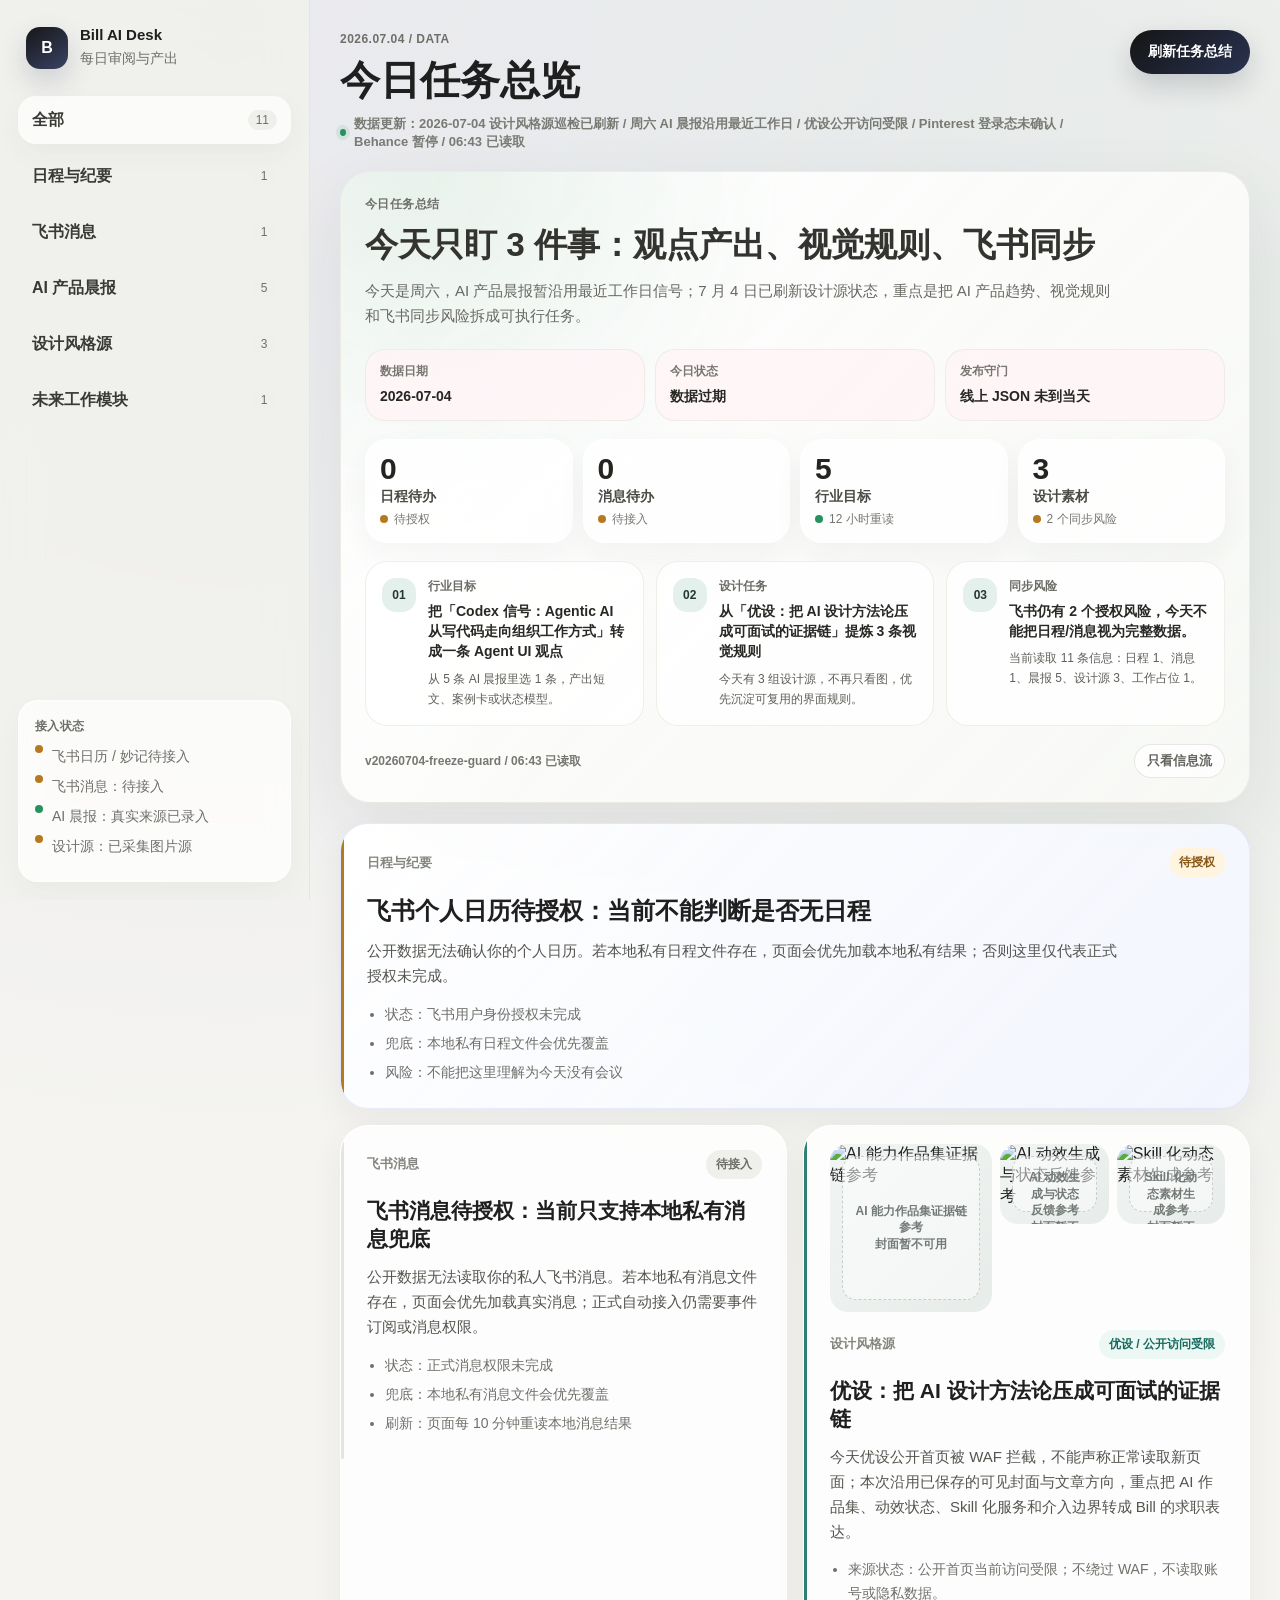
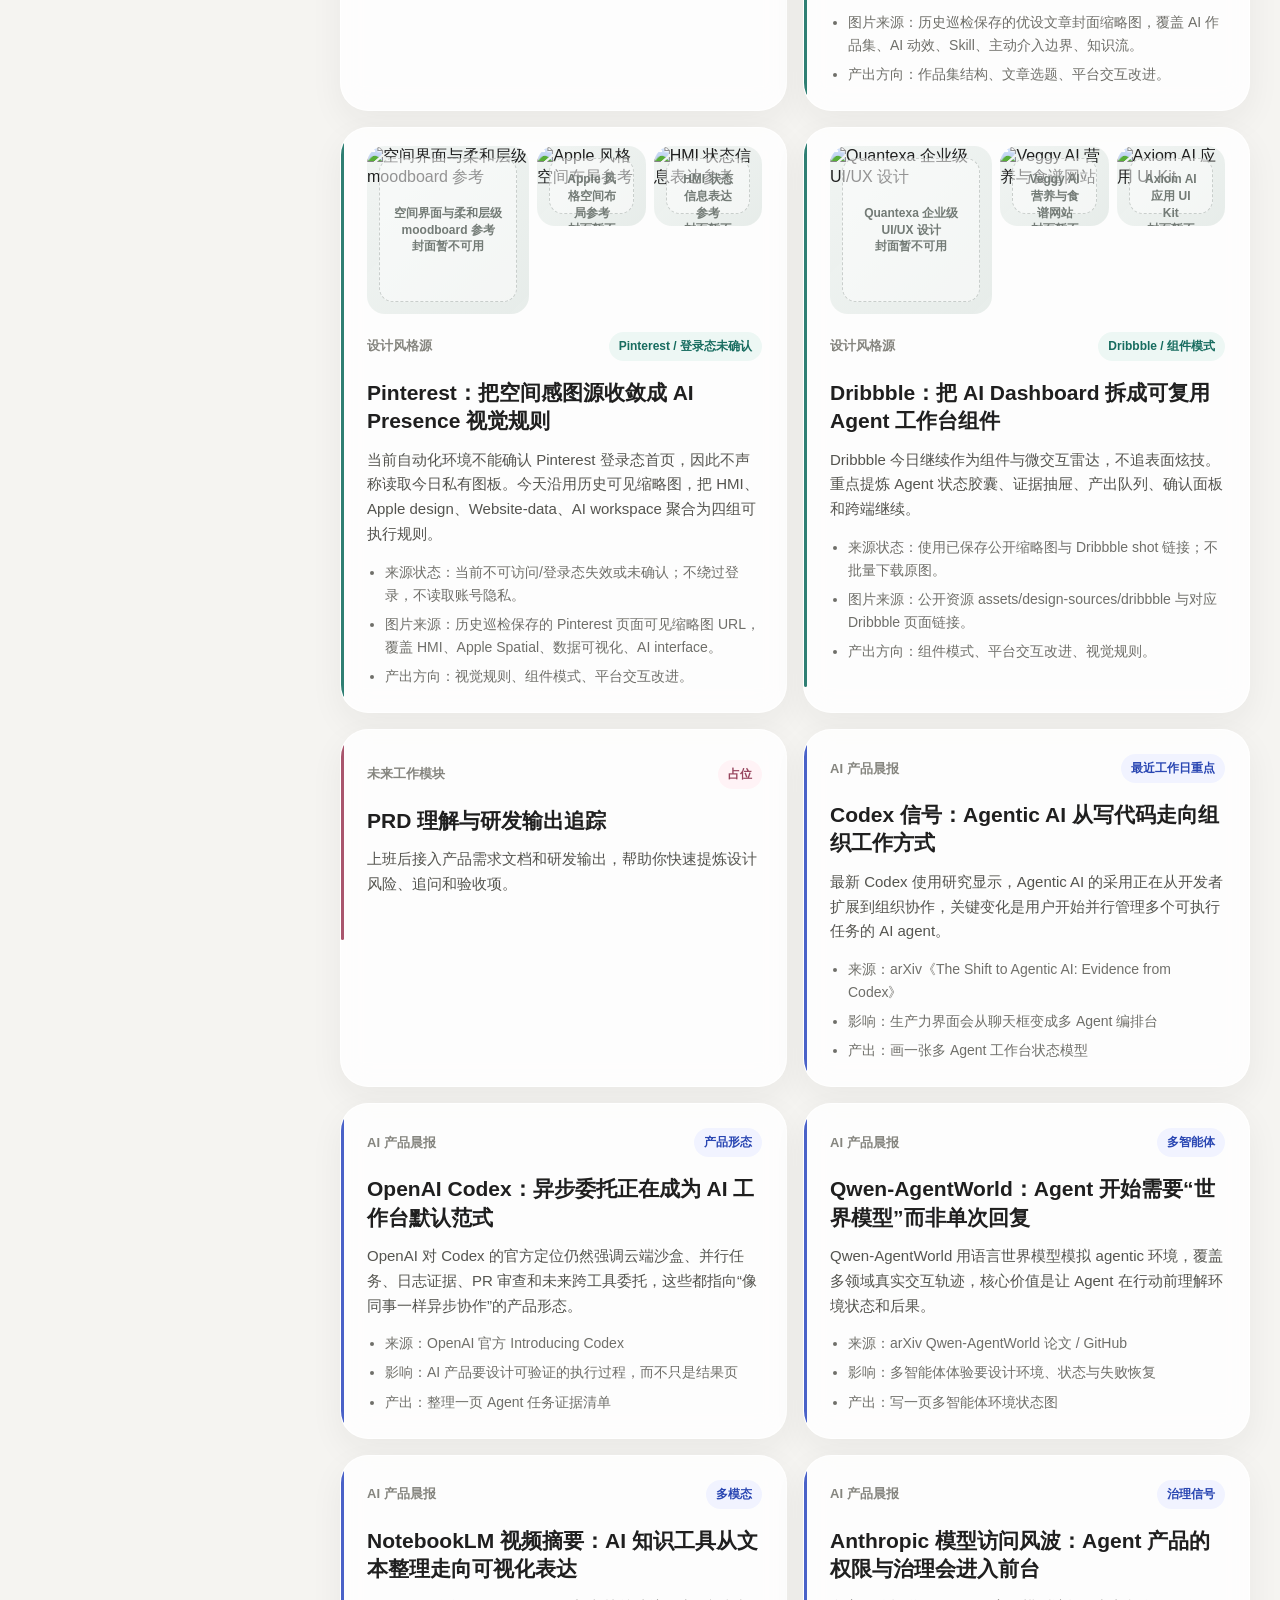
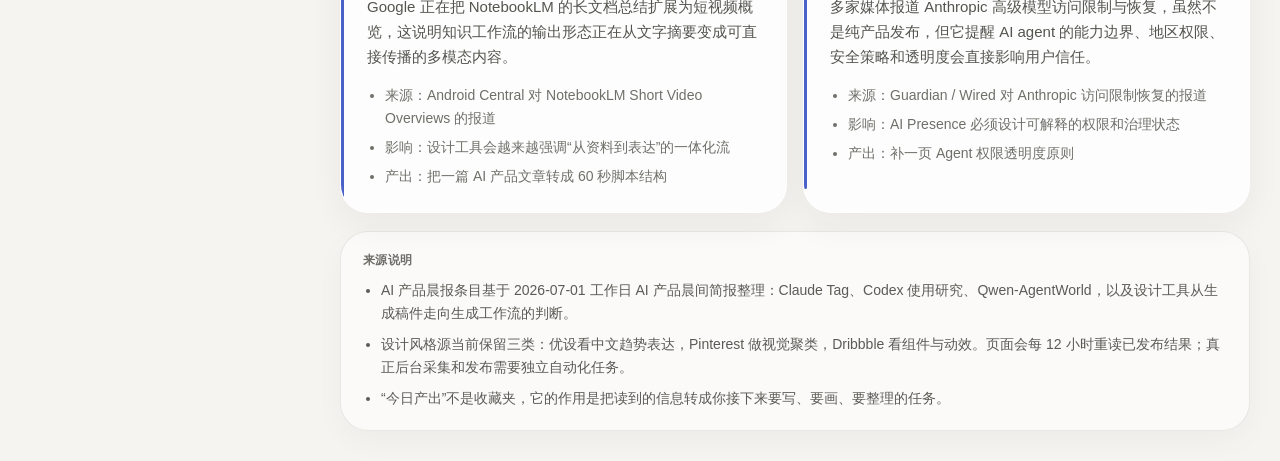
==== docs/bill-ai-presence/index.html @ 6fb8ec60 "Force new script and disable embedded source frame" ====
<!doctype html>
<html lang="zh-CN">
  <head>
    <meta charset="UTF-8" />
    <meta name="viewport" content="width=device-width, initial-scale=1.0" />
    <title>Bill AI Presence</title>
    <link rel="stylesheet" href="styles.css?v=20260704-guardrail" />
    <style>
      .freshness-strip {
        display: grid;
        grid-template-columns: repeat(3, minmax(0, 1fr));
        gap: 10px;
        margin: 0 0 18px;
      }
      .freshness-strip article {
        min-height: 72px;
        display: flex;
        flex-direction: column;
        justify-content: center;
        gap: 7px;
        padding: 12px 14px;
        border-radius: 20px;
        background: rgba(255, 255, 255, 0.62);
        border: 1px solid rgba(234, 232, 224, 0.72);
      }
      .freshness-strip span {
        color: #777771;
        font-size: 12px;
        font-weight: 760;
      }
      .freshness-strip strong {
        color: #262622;
        font-size: 14px;
        line-height: 1.35;
        font-weight: 780;
      }
      .freshness-strip[data-state="fresh"] article {
        background: rgba(247, 252, 249, 0.74);
      }
      .freshness-strip[data-state="carry"] article {
        background: rgba(255, 249, 237, 0.76);
      }
      .freshness-strip[data-state="stale"] article {
        background: rgba(255, 244, 246, 0.76);
      }
      @media (max-width: 980px) {
        .freshness-strip {
          grid-template-columns: 1fr;
        }
      }
    </style>
  </head>
  <body>
    <main class="app">
      <aside class="sidebar" aria-label="主题目录">
        <header class="brand">
          <span>B</span>
          <div>
            <strong>Bill AI Desk</strong>
            <p>每日审阅与产出</p>
          </div>
        </header>

        <nav class="topic-list" aria-label="信息主题">
          <button class="topic is-active" data-topic="all">
            <span>全部</span>
            <em data-count-topic="all">10</em>
          </button>
          <button class="topic" data-topic="calendar">
            <span>日程与纪要</span>
            <em data-count-topic="calendar">1</em>
          </button>
          <button class="topic" data-topic="message">
            <span>飞书消息</span>
            <em data-count-topic="message">1</em>
          </button>
          <button class="topic" data-topic="brief">
            <span>AI 产品晨报</span>
            <em data-count-topic="brief">5</em>
          </button>
          <button class="topic" data-topic="design">
            <span>设计风格源</span>
            <em data-count-topic="design">3</em>
          </button>
          <button class="topic" data-topic="work">
            <span>未来工作模块</span>
            <em data-count-topic="work">1</em>
          </button>
        </nav>

        <section class="source-box">
          <p>接入状态</p>
          <div id="feishuStatus"><span class="status waiting"></span>飞书日历 / 妙记待接入</div>
          <div id="feishuMessageStatus"><span class="status waiting"></span>飞书消息：待接入</div>
          <div><span class="status ready"></span>AI 晨报：真实来源已录入</div>
          <div><span class="status local"></span>设计源：已采集图片源</div>
        </section>
      </aside>

      <section class="workspace">
        <section class="view view-list is-active" id="listView" aria-labelledby="pageTitle">
          <header class="page-head">
            <div>
              <p id="pageDate">2026.07.04 / Data</p>
              <h1 id="pageTitle">今日任务总览</h1>
              <span class="sync-status" id="syncStatus">读取已发布数据中</span>
            </div>
            <button class="primary-button" id="makeSummary">刷新任务总结</button>
          </header>

          <section class="task-summary" id="summaryPanel" aria-label="今日任务总结" aria-live="polite">
            <div class="task-summary-head">
              <p id="pageKicker">今日任务总结</p>
              <h2 id="summaryTitle">读取信息后生成今天的执行重点</h2>
              <p id="pageNote">用一个面板量化今天要处理的待办、行业目标和产出方向，下面的信息流只作为原始材料入口。</p>
            </div>
            <div class="freshness-strip" id="freshnessStrip" aria-label="数据守门状态">
              <article>
                <span>数据日期</span>
                <strong id="freshnessDate">读取中</strong>
              </article>
              <article>
                <span>今日状态</span>
                <strong id="freshnessState">验证中</strong>
              </article>
              <article>
                <span>发布守门</span>
                <strong id="publishState">待验证</strong>
              </article>
            </div>
            <div class="summary-metrics" id="sourceHealthList">
              <article>
                <strong>--</strong>
                <span>待办项</span>
              </article>
              <article>
                <strong>--</strong>
                <span>行业目标</span>
              </article>
              <article>
                <strong>--</strong>
                <span>设计素材</span>
              </article>
              <article>
                <strong>--</strong>
                <span>同步风险</span>
              </article>
            </div>
            <div class="summary-actions" id="summaryPoints">
              <article>
                <span>01</span>
                <div>
                  <strong>正在读取今日任务</strong>
                  <p>完成后会把晨报、设计源、日程和消息压缩成 3 个可执行动作。</p>
                </div>
              </article>
            </div>
            <div class="summary-footer">
              <span id="runtimeStatus">页面运行中</span>
              <button class="text-button" id="clearSummary" type="button">只看信息流</button>
            </div>
          </section>

          <section class="feed" id="feed" aria-label="今日信息流">
            <article class="feed-card primary" data-topic="brief" data-id="claudeTag">
              <button class="open-detail">
                <div class="card-meta">
                  <span>AI 产品晨报</span>
                  <em>今天最值得关注</em>
                </div>
                <h3>Claude Tag：Slack 里的 AI 数字员工雏形</h3>
                <p>团队可在 Slack 频道中直接 @Claude，让它读取频道上下文、记住相关信息、拆解任务、异步执行，并在需要时主动提醒。</p>
                <ul>
                  <li>关键词：AI Presence / 频道级 AI 角色 / 主动服务</li>
                  <li>小动作：画一张“频道里的 AI 数字员工”状态图</li>
                </ul>
              </button>
            </article>

            <article class="feed-card" data-topic="calendar" data-id="meeting">
              <button class="open-detail">
                <div class="card-meta">
                  <span>日程与纪要</span>
                  <em>待纪要</em>
                </div>
                <h3>AI 工作台结构评审</h3>
                <p>当前会议还没有飞书妙记内容。真正接入后，这里应显示会议目标、讨论结论、行动项和设计风险。</p>
              </button>
            </article>

            <article class="feed-card" data-topic="brief" data-id="codex">
              <button class="open-detail">
                <div class="card-meta">
                  <span>AI 产品晨报</span>
                  <em>研究信号</em>
                </div>
                <h3>Codex 研究：Agentic AI 正在改变工作组织方式</h3>
                <p>arXiv 论文分析 Codex 使用数据：2026 年上半年活跃用户增长超过 5 倍，超过 10% 用户每周会同时管理 3 个以上 Codex agents。</p>
              </button>
            </article>

            <article class="feed-card" data-topic="brief" data-id="claudeAmbient">
              <button class="open-detail">
                <div class="card-meta">
                  <span>AI 产品晨报</span>
                  <em>主动性</em>
                </div>
                <h3>Claude Tag 的主动性：环境式交互进入办公场景</h3>
                <p>Claude Tag 支持 ambient behavior：当讨论停滞、事项未解决或跨频道信息相关时，它可以主动补充信息或跟进。</p>
              </button>
            </article>

            <article class="feed-card" data-topic="brief" data-id="qwenWorld">
              <button class="open-detail">
                <div class="card-meta">
                  <span>AI 产品晨报</span>
                  <em>多智能体</em>
                </div>
                <h3>Qwen-AgentWorld：多智能体评测开始接近真实协作</h3>
                <p>阿里 Qwen 团队公开 Qwen-AgentWorld，用语言世界模型模拟 Agent 环境，并覆盖多类真实交互轨迹，用于训练与评估通用 Agent。</p>
              </button>
            </article>

            <article class="feed-card" data-topic="brief" data-id="workflow">
              <button class="open-detail">
                <div class="card-meta">
                  <span>AI 产品晨报</span>
                  <em>设计判断</em>
                </div>
                <h3>设计工具的下一步：从生成稿件到生成工作流</h3>
                <p>结合 Claude Tag 与 Codex 研究，AI 产品价值正在从“生成一个结果”转向“持续参与一个流程”。这正是 AI Native 体验设计的护城河。</p>
              </button>
            </article>

            <article class="feed-card" data-topic="design" data-id="uisdc">
              <button class="open-detail">
                <div class="card-meta">
                  <span>设计风格源</span>
                  <em>优设 / 已采集</em>
                </div>
                <h3>优设：AI 设计趋势与中文表达入口</h3>
                <p>已读取首页真实内容：AI星踪岛、AI趋势、优设热榜，以及“给机器人打工”“AI 动效关键词”“SRL 学习法”等 AIGC 设计文章。</p>
              </button>
            </article>

            <article class="feed-card" data-topic="design" data-id="pinterest">
              <button class="open-detail">
                <div class="card-meta">
                  <span>设计风格源</span>
                  <em>Pinterest / 已采集</em>
                </div>
                <h3>Pinterest：你的视觉图板与风格聚类</h3>
                <p>已读取到你的个人资料入口和图板方向：HMI、Apple design、Website-data、可视化数据、UI dynamic、2.5D 等。</p>
              </button>
            </article>

            <article class="feed-card" data-topic="design" data-id="dribbble">
              <button class="open-detail">
                <div class="card-meta">
                  <span>设计风格源</span>
                  <em>Dribbble / 已采集</em>
                </div>
                <h3>Dribbble：组件、动效与界面表达</h3>
                <p>已识别登录态和首页内容：dashboard、landing page、mobile app、onboarding、micro interaction 等组件与动效参考。</p>
              </button>
            </article>

            <article class="feed-card" data-topic="work" data-id="prd">
              <button class="open-detail">
                <div class="card-meta">
                  <span>未来工作模块</span>
                  <em>占位</em>
                </div>
                <h3>PRD 理解与研发输出追踪</h3>
                <p>上班后接入产品需求文档和研发输出，帮助你快速提炼设计风险、追问和验收项。</p>
              </button>
            </article>
          </section>

          <section class="source-note" aria-label="来源说明">
            <p>来源说明</p>
            <ul>
              <li>AI 产品晨报条目基于 2026-07-01 工作日 AI 产品晨间简报整理：Claude Tag、Codex 使用研究、Qwen-AgentWorld，以及设计工具从生成稿件走向生成工作流的判断。</li>
              <li>设计风格源当前保留三类：优设看中文趋势表达，Pinterest 做视觉聚类，Dribbble 看组件与动效。页面会每 12 小时重读已发布结果；真正后台采集和发布需要独立自动化任务。</li>
              <li>“今日产出”不是收藏夹，它的作用是把读到的信息转成你接下来要写、要画、要整理的任务。</li>
            </ul>
          </section>

          <section class="output-dock" id="outputDock" hidden aria-label="今日产出">
            <div class="dock-head">
              <div>
                <p>今日产出</p>
                <h2>从阅读转成下一步动作</h2>
              </div>
              <button class="text-button" id="clearOutput" type="button">清空</button>
            </div>
            <div class="output-list" id="outputList"></div>
          </section>
        </section>

        <section class="view detail-view" id="detailView" aria-labelledby="detailTitle">
          <header class="detail-head">
            <div class="detail-nav">
              <button class="back-button" id="backButton">返回列表</button>
            </div>
            <p class="detail-path">今日信息 / <span id="detailType">AI 产品晨报</span></p>
            <h1 id="detailTitle">Agent 从工具走向工作流成员</h1>
          </header>

          <article class="reader">
            <section class="reader-block">
              <h2>为什么值得读</h2>
              <p id="detailWhy">这条内容直接对应你正在建立的 AI Native 设计方向。它不是单纯功能更新，而是 AI 在组织里的位置变化：从工具变成有角色、有权限、有记忆、有责任边界的工作流成员。</p>

              <hr />

              <h2>关键信息</h2>
              <ul id="detailPoints">
                <li>AI Presence：AI 不只在聊天框里出现，而是在工作流中持续存在。</li>
                <li>Role：不同 Agent 应该承担不同职责，而不是一个万能助手。</li>
                <li>Governance：权限、审批、记忆、追责会成为体验设计的一部分。</li>
              </ul>
              <div class="detail-gallery" id="detailGallery" aria-label="设计图片参考"></div>

              <hr />

              <h2>对 AI × 设计的影响</h2>
              <p id="detailImpact">AUI 的核心不再只是对话框，而是 AI 存在于组织空间里的协作形态。</p>

              <hr />

              <h2>为什么值得关注</h2>
              <p id="detailReason">这非常接近 AI Presence 和 AI 数字员工方向，是从工具入口走向工作流成员的典型信号。</p>

              <hr />

              <h2>可以怎么转成你的产出</h2>
              <p id="detailOutput">写一篇 800 字设计观察，标题可以是《AI 数字员工不是聊天机器人，而是组织里的新角色》。结构按 Presence / Role / Governance 展开，最后补一张你自己的 Agent UI 信息架构草图。</p>

              <div class="action-card">
                <div>
                  <h2>下一步</h2>
                  <p id="detailNext">生成一个明确的创作任务，包含标题、用途、结构和下一步动作。</p>
                </div>
                <button class="primary-button" id="addToOutput">生成今日产出任务</button>
              </div>
              <section class="task-result" id="taskResult" hidden aria-live="polite"></section>
              <button class="bottom-back" id="bottomBackButton" type="button">返回列表原位置</button>
            </section>
          </article>
        </section>
      </section>
    </main>

    <div class="toast" id="toast" role="status" aria-live="polite"></div>
    <div class="image-modal" id="imageModal" aria-hidden="true">
      <div class="modal-toolbar" aria-label="来源预览操作">
        <button class="modal-close" id="modalClose" aria-label="关闭来源预览">关闭</button>
      </div>
      <section class="source-preview" role="dialog" aria-modal="true" aria-label="来源预览">
        <aside>
          <img id="modalImage" alt="" />
          <p class="modal-platform" id="modalPlatform">设计源</p>
          <h2 id="modalCaption"></h2>
          <p id="modalNote">左侧是平台沉淀，右侧是原始链接页面。</p>
          <div class="source-action-row" id="sourceActionRow">
            <a id="modalSource" href="#" target="_blank" rel="noreferrer">打开原始链接</a>
          </div>
          <div class="side-insight" id="modalSideInsight"></div>
        </aside>
        <div class="source-insight" id="sourceInsight">
          <div class="source-frame" id="sourceFrameShell">
            <iframe id="modalFrame" title="原始页面预览" loading="lazy" referrerpolicy="no-referrer" hidden></iframe>
            <div class="source-frame-tip" id="sourceFrameTip">
              <strong>原始链接区域</strong>
              <span>如果这里空白，说明原站限制内嵌，可用左侧入口打开完整页面。</span>
            </div>
          </div>
        </div>
      </section>
    </div>
    <script src="script.js?v=20260704-freeze-guard"></script>
    <script>
      (() => {
        const blockEmbeddedSourcePreview = () => {
          const frame = document.getElementById("modalFrame");
          const tip = document.getElementById("sourceFrameTip");
          if (frame) {
            frame.removeAttribute("src");
            frame.hidden = true;
          }
          if (tip) {
            tip.hidden = false;
            const text = tip.querySelector("span");
            if (text) {
              text.textContent = "Dribbble、Pinterest、优设等外站通常禁止被嵌入到第三方页面。这里保留来源说明，完整页面请用左侧入口打开。";
            }
          }
        };
        document.addEventListener(
          "click",
          (event) => {
            if (event.target.closest("[data-source-index], [data-image-index]")) {
              window.setTimeout(blockEmbeddedSourcePreview, 0);
            }
          },
          true,
        );
        window.addEventListener("pageshow", blockEmbeddedSourcePreview);
      })();
    </script>
    <script>
      (() => {
        const getDataDate = (value) => String(value || "").match(/\d{4}-\d{2}-\d{2}/)?.[0] || "";
        const today = new Date();
        const todayText = `${today.getFullYear()}-${String(today.getMonth() + 1).padStart(2, "0")}-${String(today.getDate()).padStart(2, "0")}`;
        const isWeekend = [0, 6].includes(today.getDay());
        const setText = (id, value) => {
          const node = document.getElementById(id);
          if (node) node.textContent = value;
        };
        fetch(`data/daily-content.json?t=${Date.now()}`, { cache: "no-store" })
          .then((response) => response.json())
          .then((data) => {
            const dataDate = getDataDate(data.updatedAt || data.freshness?.date);
            const textBlob = `${data.updatedAt || ""} ${data.todayFocus?.summary || ""} ${data.freshness?.reason || ""}`;
            const carry = dataDate === todayText && isWeekend && /沿用|最近工作日|周末|周六|周日/.test(textBlob);
            const state = dataDate === todayText ? (carry ? "carry" : "fresh") : "stale";
            const strip = document.getElementById("freshnessStrip");
            if (strip) strip.dataset.state = state;
            setText("freshnessDate", dataDate || "未知");
            setText("freshnessState", state === "fresh" ? "今日数据" : state === "carry" ? "周末沿用已标注" : "数据过期");
            setText("publishState", dataDate === todayText ? "线上已读到当天 JSON" : "线上 JSON 未到当天");
            if (dataDate) setText("pageDate", `${dataDate.replaceAll("-", ".")} / Data`);
          })
          .catch(() => {
            const strip = document.getElementById("freshnessStrip");
            if (strip) strip.dataset.state = "stale";
            setText("freshnessDate", "读取失败");
            setText("freshnessState", "无法验证");
            setText("publishState", "线上 JSON 未确认");
          });
      })();
    </script>
  </body>
</html>
---- docs/bill-ai-presence/styles.css ----
:root {
  --bg: #f5f4f1;
  --panel: #ffffff;
  --panel-soft: #f1f2ef;
  --ink: #1f1f1f;
  --muted: #6f6f6a;
  --line: #e7e5e0;
  --line-strong: #d9d6ce;
  --accent: #111111;
  --accent-soft: #efefec;
  --blue: #4a62c8;
  --blue-soft: #f1f3ff;
  --teal: #2f7f73;
  --teal-soft: #edf7f4;
  --rose: #a9566d;
  --rose-soft: #fff3f6;
  --green: #26935d;
  --amber: #b7791f;
  --amber-soft: #fff4df;
  --radius-lg: 28px;
  --radius-md: 20px;
  --radius-sm: 14px;
  --shadow: 0 24px 70px rgba(34, 34, 30, 0.08);
  --shadow-soft: 0 12px 34px rgba(34, 34, 30, 0.055);
  --font: "SF Pro Text", "SF Pro Display", "PingFang SC", "Hiragino Sans GB", "Microsoft YaHei", sans-serif;
  --text-xs: 12px;
  --text-sm: 13px;
  --text-base: 15px;
  --text-body: 16px;
  --title-card: 21px;
  --title-section: 24px;
  --title-page: 40px;
}

* {
  box-sizing: border-box;
}

html,
body {
  margin: 0;
  min-height: 100%;
}

body {
  min-height: 100vh;
  color: var(--ink);
  background:
    radial-gradient(circle at 18% 0%, rgba(74, 98, 200, 0.07), transparent 32%),
    radial-gradient(circle at 92% 12%, rgba(47, 127, 115, 0.07), transparent 28%),
    var(--bg);
  font-family: var(--font);
  -webkit-font-smoothing: antialiased;
}

body.modal-open {
  overflow: hidden;
}

button {
  border: 0;
  padding: 0;
  color: inherit;
  background: transparent;
  font: inherit;
  cursor: pointer;
}

button:focus-visible {
  outline: 2px solid rgba(59, 110, 234, 0.32);
  outline-offset: 3px;
}

.app {
  min-height: 100vh;
  display: grid;
  grid-template-columns: 310px minmax(0, 1fr);
}

.sidebar {
  position: sticky;
  top: 0;
  align-self: start;
  min-height: 100vh;
  height: 100vh;
  display: flex;
  flex-direction: column;
  gap: 18px;
  overflow-y: auto;
  overscroll-behavior: contain;
  padding: 18px;
  border-right: 1px solid var(--line);
  background: rgba(241, 241, 236, 0.78);
  backdrop-filter: blur(18px);
}

.brand {
  display: flex;
  align-items: center;
  gap: 12px;
  padding: 8px;
}

.brand > span {
  width: 42px;
  height: 42px;
  display: grid;
  place-items: center;
  border-radius: 14px;
  color: #fff;
  background: linear-gradient(145deg, #171717, #384264);
  font-weight: 760;
  box-shadow: 0 12px 28px rgba(40, 48, 78, 0.18);
}

.brand strong {
  display: block;
  margin-bottom: 4px;
  font-size: 15px;
}

.brand p,
.source-box p,
.source-box div,
.page-head p,
.feed-card p,
.feed-card li,
.detail-head p,
.reader p,
.reader li {
  margin: 0;
  color: var(--muted);
  font-size: 14px;
  line-height: 1.65;
}

.source-box p,
.page-head p,
.detail-head p {
  margin-bottom: 8px;
  font-size: 12px;
  font-weight: 680;
  letter-spacing: 0.04em;
  text-transform: uppercase;
}

h1,
h2,
h3 {
  margin: 0;
  letter-spacing: 0;
}

.topic-list {
  display: grid;
  gap: 8px;
}

.topic {
  display: flex;
  align-items: center;
  justify-content: space-between;
  min-height: 48px;
  padding: 0 14px;
  border-radius: 18px;
  color: #393936;
  text-align: left;
  transition: background 160ms ease, color 160ms ease, box-shadow 160ms ease;
}

.topic:hover,
.topic.is-active {
  background: rgba(255, 255, 255, 0.72);
  box-shadow: 0 10px 28px rgba(35, 35, 30, 0.04);
}

.topic[data-topic="brief"].is-active {
  color: #243f9f;
  background: var(--blue-soft);
}

.topic[data-topic="design"].is-active {
  color: #176c5f;
  background: var(--teal-soft);
}

.topic[data-topic="calendar"].is-active {
  color: #885716;
  background: var(--amber-soft);
}

.topic[data-topic="message"].is-active {
  color: #275f53;
  background: rgba(225, 242, 236, 0.9);
}

.topic[data-topic="work"].is-active {
  color: #97455d;
  background: var(--rose-soft);
}

.topic span {
  font-weight: 650;
}

.topic em {
  min-width: 26px;
  padding: 3px 8px;
  border-radius: 999px;
  color: var(--muted);
  background: var(--accent-soft);
  font-size: 12px;
  font-style: normal;
  text-align: center;
}

.topic[data-topic="brief"].is-active em {
  color: #243f9f;
  background: rgba(73, 103, 216, 0.13);
}

.topic[data-topic="design"].is-active em {
  color: #176c5f;
  background: rgba(37, 136, 121, 0.13);
}

.topic[data-topic="calendar"].is-active em {
  color: #885716;
  background: rgba(183, 121, 31, 0.14);
}

.topic[data-topic="message"].is-active em {
  color: #275f53;
  background: rgba(37, 136, 121, 0.13);
}

.topic[data-topic="work"].is-active em {
  color: #97455d;
  background: rgba(169, 86, 109, 0.13);
}

.source-box {
  margin-top: auto;
  padding: 16px;
  border-radius: var(--radius-md);
  background: rgba(255, 255, 255, 0.72);
  border: 1px solid rgba(255, 255, 255, 0.72);
  box-shadow: 0 12px 30px rgba(35, 35, 30, 0.035);
}

.source-box div {
  display: flex;
  align-items: flex-start;
  gap: 9px;
  min-height: 30px;
}

.status {
  width: 8px;
  height: 8px;
  flex: 0 0 auto;
  border-radius: 50%;
  background: var(--amber);
}

.status.ready {
  background: var(--green);
}

.status.local {
  background: var(--amber);
}

.status.loading {
  background: var(--blue);
}

.workspace {
  min-width: 0;
  padding: 30px;
}

.view-list {
  width: min(100%, 1320px);
}

.view {
  display: none;
}

.view.is-active {
  display: block;
}

.page-head,
.detail-head {
  display: grid;
  grid-template-columns: minmax(0, 1fr) auto;
  gap: 16px;
  align-items: start;
  margin-bottom: 20px;
}

.page-head h1,
.detail-head h1 {
  font-size: var(--title-page);
  line-height: 1.12;
  font-weight: 760;
}

.detail-head h1 {
  max-width: 760px;
  font-size: 34px;
  line-height: 1.18;
}

.sync-status {
  display: inline-flex;
  align-items: center;
  gap: 8px;
  margin-top: 12px;
  color: #7a7a74;
  font-size: 13px;
  font-weight: 650;
}

.sync-status::before {
  content: "";
  width: 7px;
  height: 7px;
  border-radius: 50%;
  background: var(--green);
  box-shadow: 0 0 0 4px rgba(38, 147, 93, 0.1);
}

.sync-status[data-state="fallback"]::before {
  background: var(--amber);
  box-shadow: 0 0 0 4px rgba(183, 121, 31, 0.12);
}

.sync-status[data-state="loading"]::before {
  background: var(--blue);
  box-shadow: 0 0 0 4px rgba(74, 98, 200, 0.12);
}

.ghost-button,
.primary-button,
.back-button {
  min-height: 44px;
  padding: 0 18px;
  border-radius: 999px;
  font-size: 14px;
  font-weight: 700;
}

.ghost-button,
.back-button {
  border: 1px solid var(--line);
  background: rgba(255, 255, 255, 0.82);
  box-shadow: 0 8px 22px rgba(35, 35, 30, 0.04);
  transition: background 160ms ease, transform 160ms ease, box-shadow 160ms ease;
}

.primary-button {
  color: #fff;
  background: linear-gradient(135deg, #151515, #293250);
  box-shadow: 0 12px 28px rgba(25, 31, 52, 0.18);
  transition: transform 160ms ease, box-shadow 160ms ease;
}

.primary-button[data-state="added"] {
  color: #1f3f38;
  background:
    linear-gradient(135deg, rgba(226, 244, 238, 0.98), rgba(206, 234, 226, 0.94));
  box-shadow: 0 14px 30px rgba(41, 127, 111, 0.16);
}

.ghost-button:hover,
.back-button:hover,
.primary-button:hover {
  transform: translateY(-1px);
  box-shadow: 0 16px 34px rgba(35, 35, 30, 0.08);
}

.task-summary {
  width: 100%;
  margin-bottom: 20px;
  padding: 24px;
  border-radius: 30px;
  background:
    radial-gradient(circle at 8% 0%, rgba(228, 239, 232, 0.84), transparent 36%),
    linear-gradient(135deg, rgba(255, 255, 255, 0.98), rgba(248, 249, 246, 0.9));
  border: 1px solid rgba(234, 232, 224, 0.86);
  box-shadow: 0 24px 70px rgba(38, 42, 35, 0.08);
}

.task-summary-head {
  max-width: 980px;
  margin-bottom: 20px;
}

.task-summary-head p:first-child {
  margin: 0 0 8px;
  color: var(--muted);
  font-size: 12px;
  font-weight: 760;
  letter-spacing: 0.04em;
  text-transform: uppercase;
}

.task-summary-head h2 {
  margin: 0;
  color: #33332f;
  font-size: clamp(24px, 2.6vw, 34px);
  line-height: 1.42;
  font-weight: 680;
}

.task-summary-head p:last-child {
  max-width: 760px;
  margin: 10px 0 0;
  color: #686862;
  font-size: 15px;
  line-height: 1.7;
}

.summary-metrics {
  display: grid;
  grid-template-columns: repeat(4, minmax(130px, 1fr));
  gap: 10px;
  margin-bottom: 18px;
}

.summary-metrics article {
  min-height: 104px;
  display: flex;
  flex-direction: column;
  justify-content: space-between;
  padding: 14px;
  border-radius: 22px;
  background: rgba(255, 255, 255, 0.72);
  border: 1px solid rgba(255, 255, 255, 0.82);
  box-shadow: 0 12px 30px rgba(40, 48, 38, 0.045);
}

.summary-metrics strong {
  color: #242421;
  font-size: 30px;
  line-height: 1;
  font-weight: 780;
}

.summary-metrics span {
  color: #4a4a45;
  font-size: 14px;
  font-weight: 760;
}

.summary-metrics p {
  display: inline-flex;
  align-items: center;
  gap: 6px;
  margin: 0;
  color: #777771;
  font-size: 12px;
  line-height: 1.4;
}

.summary-metrics i.status {
  flex: 0 0 auto;
}

.summary-actions {
  display: grid;
  grid-template-columns: repeat(3, minmax(0, 1fr));
  gap: 12px;
}

.summary-actions article {
  display: grid;
  grid-template-columns: auto minmax(0, 1fr);
  gap: 12px;
  padding: 16px;
  border-radius: 22px;
  background: rgba(255, 255, 255, 0.8);
  border: 1px solid rgba(234, 232, 224, 0.74);
}

.summary-actions article > span {
  width: 34px;
  height: 34px;
  display: grid;
  place-items: center;
  border-radius: 14px;
  color: #243832;
  background: rgba(226, 239, 234, 0.9);
  font-size: 12px;
  font-weight: 820;
}

.summary-actions em {
  display: block;
  margin-bottom: 6px;
  color: #6c6c66;
  font-size: 12px;
  font-style: normal;
  font-weight: 760;
}

.summary-actions strong {
  display: block;
  color: #282824;
  font-size: 14px;
  line-height: 1.45;
  font-weight: 760;
}

.summary-actions p {
  margin: 8px 0 0;
  color: #5f5f59;
  font-size: 12px;
  line-height: 1.65;
}

.summary-footer {
  display: flex;
  justify-content: space-between;
  align-items: center;
  gap: 16px;
  margin-top: 18px;
}

.summary-footer > span {
  color: #777771;
  font-size: 12px;
  font-weight: 720;
}

.feed {
  display: grid;
  grid-template-columns: repeat(2, minmax(0, 1fr));
  gap: 16px;
  width: 100%;
}

.feed-card {
  border-radius: var(--radius-lg);
  background: rgba(255, 255, 255, 0.82);
  border: 1px solid rgba(255, 255, 255, 0.82);
  box-shadow: var(--shadow-soft);
  transition: transform 180ms ease, box-shadow 180ms ease, border-color 180ms ease, background 180ms ease;
  overflow: hidden;
  backdrop-filter: blur(14px);
}

.feed-card.is-hidden {
  display: none;
}

.feed-card:hover {
  transform: translateY(-2px);
  box-shadow: var(--shadow);
  border-color: rgba(255, 255, 255, 0.96);
  background: rgba(255, 255, 255, 0.92);
}

.feed-card.primary {
  grid-column: 1 / -1;
  background:
    linear-gradient(135deg, rgba(255, 255, 255, 0.96), rgba(242, 245, 255, 0.9));
  border-color: rgba(73, 103, 216, 0.12);
}

.open-detail {
  width: 100%;
  min-height: 210px;
  padding: 24px 24px 24px 26px;
  text-align: left;
  position: relative;
}

.open-detail::before {
  content: "";
  position: absolute;
  left: 0;
  top: 0;
  bottom: 0;
  width: 3px;
  border-radius: 999px;
  background: rgba(217, 214, 206, 0.65);
}

.feed-card[data-topic="brief"] .open-detail::before {
  background: var(--blue);
}

.feed-card[data-topic="design"] .open-detail::before {
  background: var(--teal);
}

.feed-card[data-topic="calendar"] .open-detail::before {
  background: var(--amber);
}

.feed-card[data-topic="work"] .open-detail::before {
  background: var(--rose);
}

.card-images {
  display: grid;
  grid-template-columns: 1.35fr 0.9fr 0.9fr;
  gap: 8px;
  height: 168px;
  margin: -6px 0 18px;
}

.card-images figure {
  position: relative;
  min-width: 0;
  margin: 0;
  overflow: hidden;
  border-radius: 18px;
  background: #ecebe6;
}

.card-images figure:first-child {
  grid-row: span 2;
  height: 100%;
}

.card-images figure:not(:first-child) {
  height: 80px;
}

.card-images img {
  width: 100%;
  height: 100%;
  display: block;
  object-fit: cover;
  transition: transform 260ms ease, filter 260ms ease;
}

.card-images figure.is-image-failed,
.gallery-item.is-image-failed,
.source-preview aside.is-image-failed,
.source-image-stage.is-image-failed {
  position: relative;
  background:
    linear-gradient(135deg, rgba(240, 244, 242, 0.96), rgba(229, 235, 232, 0.92));
}

.card-images figure.is-image-failed::before,
.gallery-item.is-image-failed button::before,
.source-preview aside.is-image-failed::before,
.source-image-stage.is-image-failed::before {
  content: "封面暂不可用";
  position: absolute;
  inset: 12px;
  display: grid;
  place-items: center;
  padding: 12px;
  border: 1px dashed rgba(138, 147, 143, 0.42);
  border-radius: 14px;
  color: #737b76;
  background: rgba(255, 255, 255, 0.52);
  font-size: 12px;
  font-weight: 760;
  line-height: 1.4;
  text-align: center;
}

.card-images figure.is-image-failed::before,
.gallery-item.is-image-failed button::before {
  content: attr(data-fallback-title) "\A 封面暂不可用";
  white-space: pre-line;
}

.source-preview aside.is-image-failed::before {
  position: relative;
  inset: auto;
  min-height: 120px;
  margin-bottom: 2px;
  content: "封面暂不可用\A 已保留标题、规则与原始链接";
  white-space: pre-line;
}

.source-image-stage.is-image-failed::before {
  content: attr(data-fallback-title) "\A 封面暂不可用，先查看下方规则";
  white-space: pre-line;
}

.feed-card.has-images:hover .card-images img {
  transform: scale(1.025);
}

.feed-card.has-images .open-detail {
  min-height: 360px;
}

.card-meta {
  display: flex;
  align-items: center;
  justify-content: space-between;
  gap: 12px;
  margin-bottom: 18px;
}

.card-meta span {
  color: #85857f;
  font-size: 13px;
  font-style: normal;
  font-weight: 720;
}

.card-meta em {
  color: var(--muted);
  font-size: 12px;
  font-style: normal;
  font-weight: 760;
  letter-spacing: 0;
}

.card-meta em {
  padding: 6px 10px;
  border-radius: 999px;
  background: var(--accent-soft);
}

.feed-card[data-topic="brief"] .card-meta em {
  color: #2946b2;
  background: var(--blue-soft);
}

.feed-card[data-topic="design"] .card-meta em {
  color: #176c5f;
  background: var(--teal-soft);
}

.feed-card[data-topic="calendar"] .card-meta em {
  color: #885716;
  background: var(--amber-soft);
}

.feed-card[data-topic="work"] .card-meta em {
  color: #97455d;
  background: var(--rose-soft);
}

.feed-card h3 {
  max-width: 780px;
  margin-bottom: 12px;
  font-size: var(--title-card);
  line-height: 1.35;
  font-weight: 720;
}

.feed-card.primary h3 {
  max-width: 840px;
  font-size: var(--title-section);
  line-height: 1.32;
}

.feed-card p {
  max-width: 760px;
  margin-bottom: 14px;
  color: #54544f;
  font-size: 15px;
}

.feed-card ul {
  display: grid;
  gap: 6px;
  margin: 0;
  padding-left: 18px;
}

.source-note {
  width: 100%;
  margin-top: 18px;
  padding: 20px 22px;
  border: 1px solid rgba(231, 229, 224, 0.9);
  border-radius: var(--radius-lg);
  background: rgba(255, 255, 255, 0.58);
  box-shadow: 0 10px 30px rgba(35, 35, 30, 0.035);
}

.source-note p {
  margin: 0 0 10px;
  color: var(--muted);
  font-size: 12px;
  font-weight: 700;
  letter-spacing: 0.04em;
  text-transform: uppercase;
}

.source-note ul {
  display: grid;
  gap: 8px;
  margin: 0;
  padding-left: 18px;
}

.source-note li {
  color: #5b5b55;
  font-size: 14px;
  line-height: 1.65;
}

.output-dock {
  width: 100%;
  margin-bottom: 20px;
  padding: 24px;
  border-radius: var(--radius-lg);
  background:
    linear-gradient(135deg, rgba(255, 255, 255, 0.95), rgba(237, 247, 244, 0.72));
  border: 1px solid rgba(47, 127, 115, 0.12);
  box-shadow: var(--shadow-soft);
}

.output-dock {
  margin-top: 18px;
  margin-bottom: 0;
  background:
    radial-gradient(circle at 18% 0%, rgba(218, 238, 233, 0.74), transparent 36%),
    linear-gradient(135deg, rgba(247, 250, 249, 0.96), rgba(241, 244, 239, 0.86));
  border-color: rgba(197, 222, 215, 0.78);
  box-shadow: 0 22px 60px rgba(38, 64, 58, 0.08);
}

.panel-head,
.dock-head {
  display: flex;
  align-items: flex-start;
  justify-content: space-between;
  gap: 16px;
  margin-bottom: 16px;
}

.panel-head p,
.dock-head p,
.task-result p {
  margin: 0 0 6px;
  color: var(--muted);
  font-size: 12px;
  font-weight: 720;
  letter-spacing: 0.04em;
  text-transform: uppercase;
}

.panel-head h2,
.dock-head h2,
.task-result h2 {
  margin: 0;
  color: #242421;
  font-size: 20px;
  line-height: 1.35;
}

.text-button {
  min-height: 34px;
  padding: 0 12px;
  border-radius: 999px;
  color: #65655f;
  background: rgba(255, 255, 255, 0.72);
  border: 1px solid rgba(231, 229, 224, 0.9);
  font-size: 13px;
  font-weight: 720;
}

.task-result ul {
  display: grid;
  gap: 10px;
  margin: 0;
  padding-left: 20px;
}

.task-result li {
  color: #4f4f49;
  font-size: 15px;
  line-height: 1.75;
}

.output-list {
  display: grid;
  gap: 10px;
}

.output-item {
  display: grid;
  grid-template-columns: auto minmax(0, 1fr);
  gap: 14px;
  padding: 16px;
  border-radius: 20px;
  background: rgba(255, 255, 255, 0.78);
  border: 1px solid rgba(255, 255, 255, 0.86);
  box-shadow: 0 10px 28px rgba(38, 64, 58, 0.045);
}

.output-item > span {
  width: 36px;
  height: 36px;
  display: grid;
  place-items: center;
  border-radius: 14px;
  color: #285348;
  background: rgba(218, 238, 233, 0.88);
  font-size: 13px;
  font-weight: 800;
}

.output-item p {
  margin: 0 0 4px;
  color: var(--muted);
  font-size: 12px;
  font-weight: 720;
}

.output-item h3 {
  margin: 0 0 6px;
  font-size: 17px;
  line-height: 1.4;
}

.output-item small {
  color: #5a5a54;
  font-size: 13px;
  line-height: 1.6;
}

.detail-view {
  max-width: 980px;
  margin: 0 auto;
}

.detail-head {
  grid-template-columns: 1fr;
  gap: 20px;
  margin-bottom: 28px;
}

.detail-nav {
  display: flex;
  align-items: center;
  gap: 14px;
}

.detail-path {
  margin: 0;
  color: #777771;
  font-size: 13px;
  font-weight: 720;
  line-height: 1.4;
}

.detail-path span {
  color: #3f3f3a;
}

.detail-head .back-button {
  min-height: 42px;
  padding: 0 16px;
}

.reader {
  padding: 34px;
  border-radius: var(--radius-lg);
  background:
    linear-gradient(180deg, rgba(255, 255, 255, 0.99), rgba(252, 252, 249, 0.98));
  border: 1px solid rgba(255, 255, 255, 0.74);
  box-shadow: var(--shadow);
}

.reader h2 {
  margin: 0 0 12px;
  font-size: 17px;
  line-height: 1.35;
  color: #242421;
  font-weight: 720;
}

.reader p,
.reader li {
  color: #4f4f49;
  font-size: 16px;
  line-height: 1.8;
}

.reader ul {
  display: grid;
  gap: 10px;
  margin: 0;
  padding-left: 20px;
}

.detail-gallery {
  display: grid;
  grid-template-columns: repeat(3, minmax(0, 1fr));
  gap: 12px;
  margin-top: 22px;
}

.detail-gallery.is-empty {
  display: none;
}

.gallery-item {
  position: relative;
  min-width: 0;
  overflow: hidden;
  border: 1px solid rgba(231, 229, 224, 0.9);
  border-radius: 18px;
  background: rgba(255, 255, 255, 0.72);
}

.gallery-item button {
  position: relative;
  width: 100%;
  display: block;
  color: inherit;
  text-align: left;
}

.gallery-item > a,
.gallery-item .source-link {
  display: inline-flex;
  margin: 0 12px 12px;
  padding: 5px 9px;
  border-radius: 999px;
  color: #676761;
  background: rgba(239, 239, 236, 0.86);
  font-size: 12px;
  font-weight: 720;
  text-decoration: none;
}

.gallery-item .source-link {
  cursor: pointer;
}

.gallery-item img {
  width: 100%;
  aspect-ratio: 4 / 3;
  display: block;
  object-fit: cover;
  background: #ecebe6;
  transition: transform 220ms ease;
}

.gallery-item.is-image-failed button {
  min-height: 180px;
  padding-top: 132px;
}

.gallery-item button:hover img {
  transform: scale(1.025);
}

.gallery-item span {
  display: block;
  min-height: 52px;
  padding: 10px 12px 12px;
  color: #5a5a54;
  font-size: 13px;
  line-height: 1.45;
}

.image-modal {
  position: fixed;
  inset: 0;
  z-index: 50;
  display: none;
  place-items: center;
  padding: 28px;
  background: rgba(20, 20, 18, 0.72);
  backdrop-filter: blur(18px);
}

.image-modal[aria-hidden="false"] {
  display: grid;
}

.image-modal figure {
  width: min(1120px, 100%);
  max-height: calc(100vh - 56px);
  margin: 0;
  overflow: hidden;
  border-radius: 30px;
  background: #f7f7f5;
  box-shadow: 0 34px 110px rgba(0, 0, 0, 0.32);
}

.source-preview {
  width: min(1480px, calc(100vw - 40px));
  height: min(880px, calc(100vh - 40px));
  display: grid;
  grid-template-columns: 360px minmax(0, 1fr);
  overflow: hidden;
  border-radius: 30px;
  background: #f8f8f6;
  box-shadow: 0 34px 110px rgba(0, 0, 0, 0.32);
}

.source-preview aside {
  position: relative;
  display: flex;
  flex-direction: column;
  gap: 14px;
  min-height: 0;
  overflow: auto;
  padding: 18px;
  border-right: 1px solid rgba(231, 229, 224, 0.9);
  background: rgba(255, 255, 255, 0.82);
}

.source-preview img {
  width: 100%;
  aspect-ratio: 4 / 3;
  display: block;
  object-fit: cover;
  border-radius: 20px;
  background: #ecebe6;
}

.source-preview h2 {
  margin: 0;
  color: #242421;
  font-size: 20px;
  line-height: 1.35;
}

.modal-platform {
  width: fit-content;
  padding: 5px 9px;
  border-radius: 999px;
  color: #3d5c55;
  background: rgba(225, 242, 236, 0.84);
  font-size: 12px;
  font-weight: 760;
}

.source-preview p {
  margin: 0;
  color: #5f5f59;
  font-size: 14px;
  line-height: 1.7;
}

.modal-toolbar {
  position: fixed;
  top: 22px;
  right: 22px;
  z-index: 51;
  display: flex;
  align-items: center;
  gap: 10px;
}

.modal-toolbar button {
  min-height: 44px;
  display: inline-flex;
  align-items: center;
  justify-content: center;
  padding: 0 16px;
  border-radius: 999px;
  color: #fff;
  background: #1f2538;
  box-shadow: 0 12px 26px rgba(31, 37, 56, 0.16);
  font-size: 13px;
  font-weight: 760;
  text-decoration: none;
}

.source-action-row {
  display: flex;
  margin: 2px 0 4px;
}

.source-action-row[hidden] {
  display: none;
}

.source-action-row a {
  width: 100%;
  min-height: 42px;
  display: inline-flex;
  align-items: center;
  justify-content: center;
  border-radius: 14px;
  color: #fff;
  background: #1f2538;
  box-shadow: 0 12px 26px rgba(31, 37, 56, 0.12);
  font-size: 13px;
  font-weight: 760;
  text-decoration: none;
}

.modal-toolbar button {
  color: #111;
  background: rgba(255, 255, 255, 0.92);
}

.side-insight {
  display: grid;
  gap: 10px;
  min-height: 0;
}

.side-insight section {
  padding: 14px;
  border-radius: 18px;
  background: rgba(248, 248, 246, 0.86);
  border: 1px solid rgba(231, 229, 224, 0.86);
}

.side-insight section p {
  margin: 0 0 7px;
  color: #85857f;
  font-size: 12px;
  font-weight: 760;
}

.side-insight section h3 {
  margin: 0;
  color: #262622;
  font-size: 14px;
  line-height: 1.58;
  font-weight: 720;
}

.side-insight .article-insight h3 {
  font-size: 16px;
}

.side-insight .article-insight small {
  display: block;
  margin-top: 8px;
  color: #777771;
  font-size: 12px;
  font-weight: 700;
}

.side-insight .article-excerpt {
  margin-top: 10px;
  color: #55554f;
  font-size: 13px;
  line-height: 1.65;
  font-weight: 500;
}

.side-insight .article-takeaways ul {
  display: grid;
  gap: 7px;
  margin: 0;
  padding-left: 18px;
}

.side-insight .article-takeaways li {
  color: #4f4f49;
  font-size: 13px;
  line-height: 1.55;
}

.source-insight {
  display: grid;
  min-width: 0;
  min-height: 0;
  overflow: hidden;
  padding: 0;
  background: #ffffff;
}

.source-frame {
  position: relative;
  width: 100%;
  height: 100%;
  min-height: 0;
  overflow: hidden;
  background: #ffffff;
}

.source-frame iframe {
  width: 100%;
  height: 100%;
  min-height: 100%;
  display: block;
  border: 0;
  background: #fff;
}

.source-frame-tip {
  position: absolute;
  right: 18px;
  bottom: 18px;
  z-index: 2;
  width: min(330px, calc(100% - 36px));
  padding: 12px 14px;
  border-radius: 18px;
  color: rgba(31, 31, 28, 0.82);
  background: rgba(255, 255, 255, 0.82);
  border: 1px solid rgba(231, 229, 224, 0.9);
  box-shadow: 0 14px 44px rgba(28, 28, 24, 0.12);
  backdrop-filter: blur(16px);
}

.source-frame-tip[hidden] {
  display: none;
}

.source-frame-tip strong {
  display: block;
  margin-bottom: 3px;
  color: #242421;
  font-size: 13px;
  line-height: 1.35;
}

.source-frame-tip span {
  display: block;
  color: #666660;
  font-size: 12px;
  line-height: 1.55;
}

.source-image-stage {
  position: relative;
  min-height: 0;
  overflow: hidden;
  border-radius: 24px;
  background: #ecebe6;
  border: 1px solid rgba(231, 229, 224, 0.94);
}

.source-image-stage img {
  width: 100%;
  height: 100%;
  display: block;
  object-fit: contain;
}

.source-insight section {
  padding: 16px 18px;
  border-radius: 20px;
  background: rgba(255, 255, 255, 0.78);
  border: 1px solid rgba(231, 229, 224, 0.88);
}

.source-insight section p {
  margin: 0 0 7px;
  color: #85857f;
  font-size: 12px;
  font-weight: 760;
}

.source-insight section h3 {
  margin: 0;
  color: #262622;
  font-size: 16px;
  line-height: 1.55;
  font-weight: 720;
}

.source-insight .article-insight h3 {
  font-size: 18px;
}

.source-insight .article-insight small {
  display: block;
  margin-top: 8px;
  color: #777771;
  font-size: 12px;
  font-weight: 700;
}

.article-tags {
  display: flex;
  flex-wrap: wrap;
  gap: 6px;
  margin: 12px 0;
}

.article-tags span {
  padding: 5px 8px;
  border-radius: 999px;
  color: #2f6258;
  background: rgba(225, 242, 236, 0.86);
  font-size: 12px;
  font-weight: 720;
}

.source-insight .article-excerpt {
  margin-top: 10px;
  color: #55554f;
  font-size: 14px;
  line-height: 1.75;
  font-weight: 500;
}

.article-takeaways ul {
  display: grid;
  gap: 8px;
  margin: 0;
  padding-left: 18px;
}

.article-takeaways li {
  color: #4f4f49;
  font-size: 14px;
  line-height: 1.65;
}

.image-modal figcaption {
  display: flex;
  align-items: center;
  justify-content: space-between;
  gap: 16px;
  padding: 16px 18px;
  color: #4f4f49;
  font-size: 14px;
  line-height: 1.5;
}

.image-modal figcaption a {
  border-radius: 999px;
  color: #111;
  background: rgba(255, 255, 255, 0.86);
  font-size: 13px;
  font-weight: 760;
  text-decoration: none;
}

.image-modal figcaption a {
  flex: 0 0 auto;
  padding: 8px 12px;
}

.reader hr {
  height: 1px;
  margin: 30px 0;
  border: 0;
  background: linear-gradient(90deg, transparent, var(--line), transparent);
}

.action-card {
  display: flex;
  align-items: center;
  justify-content: space-between;
  gap: 18px;
  margin-top: 28px;
  padding: 22px;
  border-radius: 24px;
  background:
    linear-gradient(135deg, rgba(241, 242, 239, 0.94), rgba(233, 246, 242, 0.76));
  border: 1px solid rgba(37, 136, 121, 0.1);
}

.task-result {
  margin-top: 16px;
  padding: 22px;
  border-radius: 24px;
  background:
    radial-gradient(circle at 0% 0%, rgba(218, 238, 233, 0.86), transparent 38%),
    rgba(255, 255, 255, 0.78);
  border: 1px solid rgba(47, 127, 115, 0.16);
  box-shadow: 0 18px 44px rgba(38, 64, 58, 0.08);
}

.task-result-note {
  max-width: 680px;
  margin: 10px 0 14px;
  color: #5a5a54;
  font-size: 15px;
  line-height: 1.7;
}

.task-result li strong {
  display: inline-flex;
  margin-right: 10px;
  color: #1f1f1f;
}

.task-result-actions {
  display: flex;
  flex-wrap: wrap;
  gap: 10px;
  margin-top: 16px;
}

.bottom-back {
  width: 100%;
  min-height: 52px;
  margin-top: 18px;
  border-radius: 20px;
  color: #242421;
  background: rgba(255, 255, 255, 0.74);
  border: 1px solid rgba(231, 229, 224, 0.95);
  box-shadow: 0 10px 28px rgba(35, 35, 30, 0.035);
  font-size: 15px;
  font-weight: 760;
}

.toast {
  position: fixed;
  left: 50%;
  bottom: 24px;
  z-index: 10;
  max-width: min(520px, calc(100vw - 32px));
  padding: 12px 16px;
  border-radius: 999px;
  color: #fff;
  background: #111;
  box-shadow: var(--shadow);
  font-size: 14px;
  transform: translate(-50%, 16px);
  opacity: 0;
  pointer-events: none;
  transition: opacity 180ms ease, transform 180ms ease;
}

.toast.is-visible {
  transform: translate(-50%, 0);
  opacity: 1;
}

@media (max-width: 980px) {
  .app {
    grid-template-columns: 1fr;
  }

  .sidebar {
    position: static;
    min-height: auto;
    height: auto;
    overflow: visible;
    overscroll-behavior: auto;
    border-right: 0;
    border-bottom: 1px solid var(--line);
  }

  .topic-list {
    grid-template-columns: repeat(5, minmax(140px, 1fr));
    overflow-x: auto;
  }

  .source-box {
    margin-top: 0;
  }

  .summary-metrics {
    grid-template-columns: repeat(2, minmax(0, 1fr));
  }

  .summary-actions {
    grid-template-columns: 1fr;
  }

  .workspace {
    padding: 18px;
  }
}

@media (max-width: 720px) {
  .page-head {
    grid-template-columns: 1fr;
  }

  .page-head .primary-button {
    width: 100%;
  }

  .feed {
    grid-template-columns: 1fr;
  }

  .feed-card.primary {
    grid-column: auto;
  }

  .topic-list {
    grid-template-columns: 1fr 1fr;
    overflow: visible;
  }

  .action-card {
    align-items: stretch;
    flex-direction: column;
  }

  .panel-head,
  .dock-head {
    flex-direction: column;
  }

  .action-card .primary-button {
    width: 100%;
  }

  .detail-gallery {
    grid-template-columns: repeat(2, minmax(0, 1fr));
  }

  .summary-metrics {
    grid-template-columns: 1fr;
  }

  .image-modal {
    padding: 14px;
  }

  .image-modal figure {
    border-radius: 22px;
  }

  .source-preview {
    grid-template-columns: 1fr;
    height: calc(100vh - 28px);
    border-radius: 22px;
  }

  .source-preview aside {
    max-height: 46vh;
    border-right: 0;
    border-bottom: 1px solid rgba(231, 229, 224, 0.9);
  }

  .modal-toolbar {
    top: 14px;
    right: 14px;
    max-width: calc(100vw - 28px);
    justify-content: flex-end;
  }

  .modal-toolbar button {
    min-height: 38px;
    padding: 0 12px;
  }

  .source-insight {
    min-height: 0;
    overflow: auto;
  }

  .source-image-stage {
    min-height: 240px;
  }

}

@media (max-width: 480px) {
  .sidebar,
  .workspace {
    padding: 12px;
  }

  .brand,
  .source-box,
  .task-summary,
  .open-detail,
  .reader {
    border-radius: 22px;
  }

  .topic-list {
    grid-template-columns: 1fr;
  }

  .page-head h1,
  .detail-head h1 {
    font-size: 30px;
  }

  .task-summary-head h2 {
    font-size: 20px;
    line-height: 1.45;
  }

  .feed-card h3,
  .feed-card.primary h3 {
    font-size: 20px;
  }

  .card-images {
    grid-template-columns: 1fr 1fr;
    height: auto;
  }

  .card-images figure:first-child {
    grid-column: 1 / -1;
    height: 180px;
  }

  .card-images figure:not(:first-child) {
    height: 120px;
  }

  .detail-gallery {
    grid-template-columns: 1fr;
  }

  .image-modal figcaption {
    align-items: flex-start;
    flex-direction: column;
  }
}
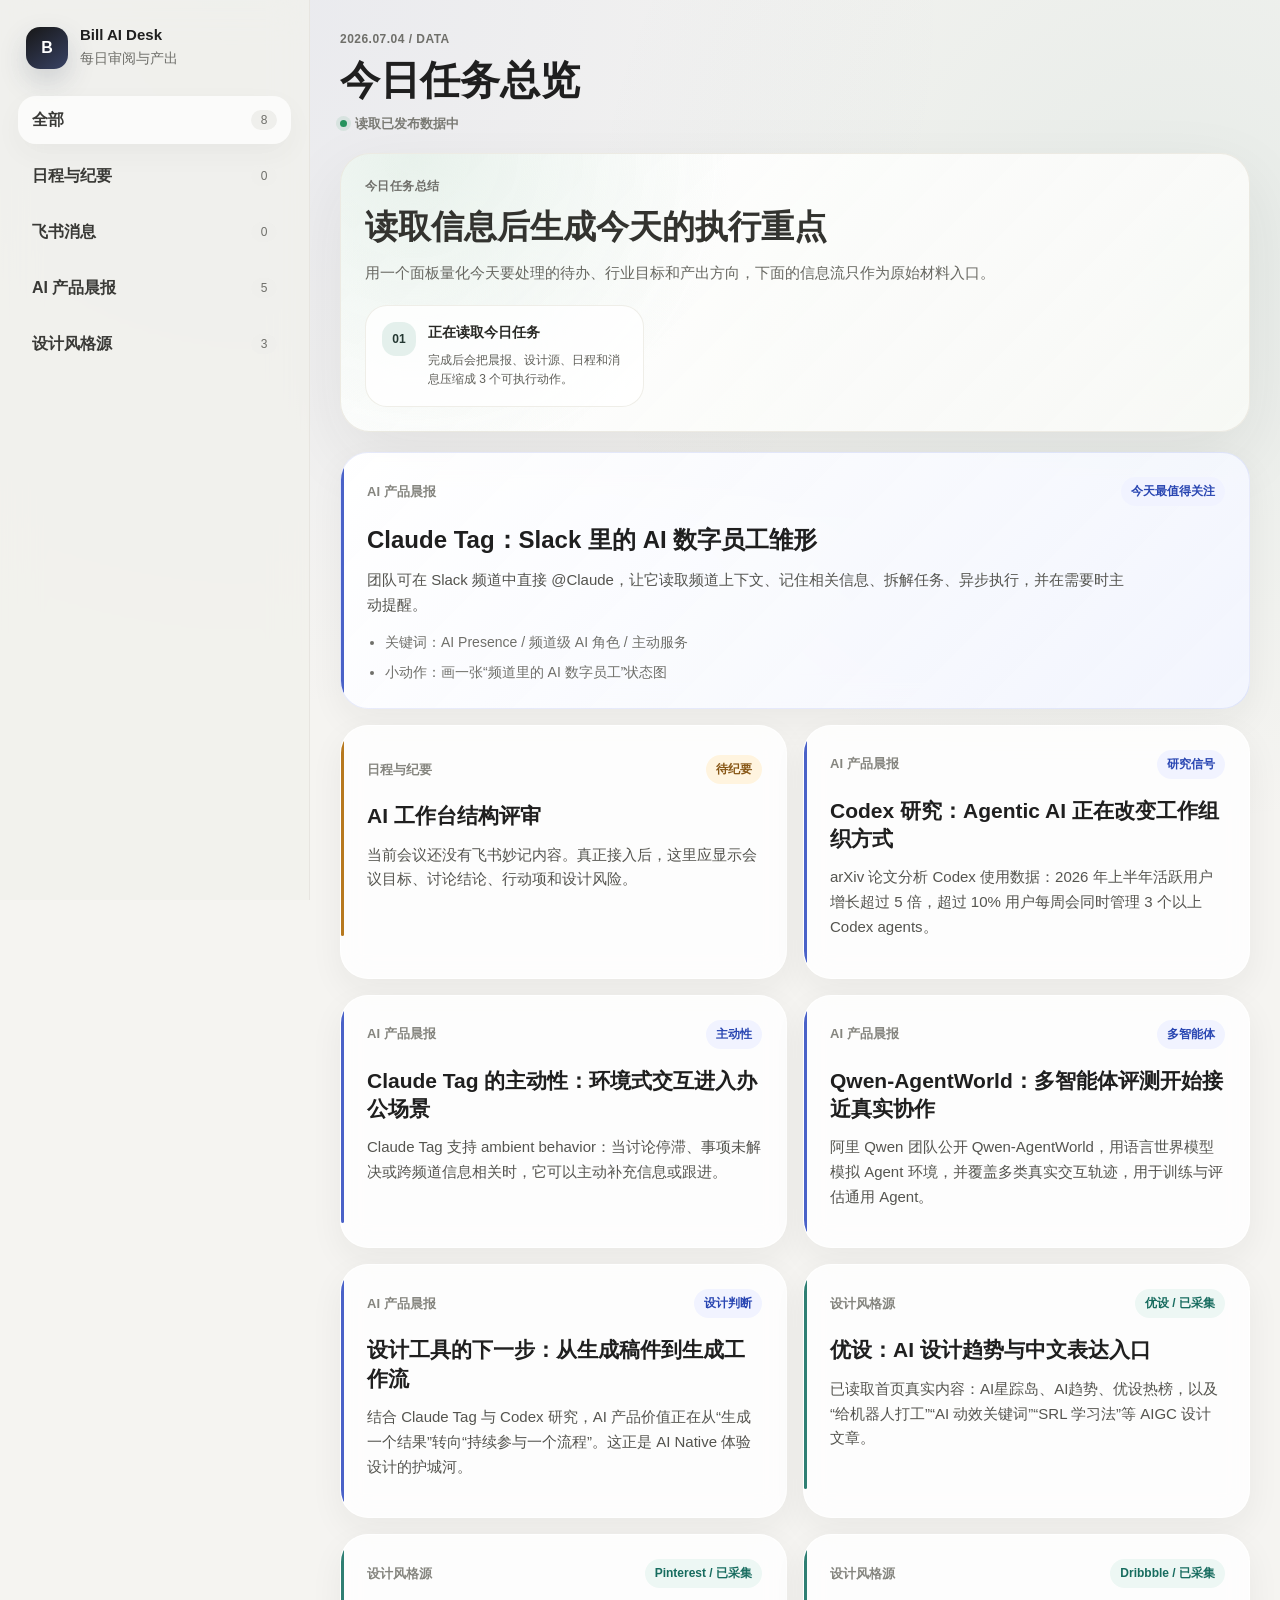
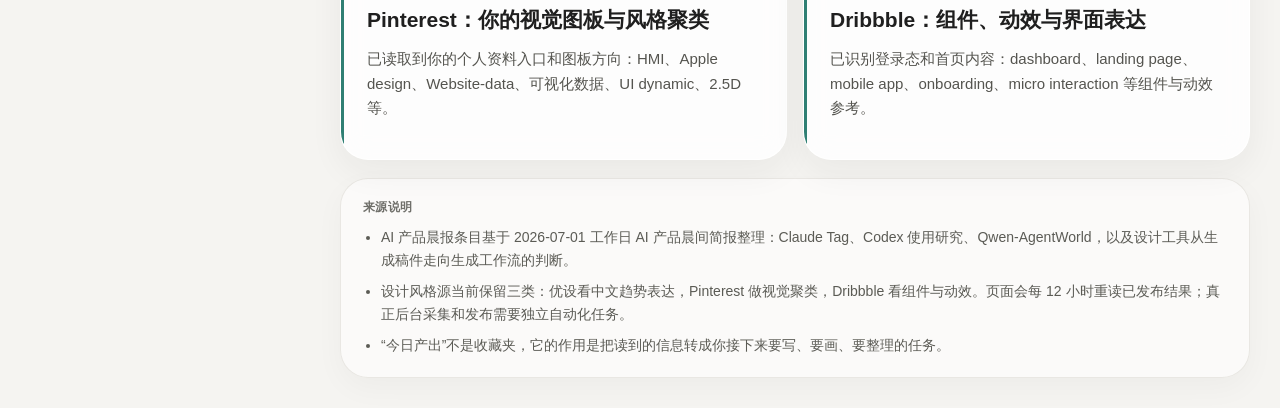
==== commit 2a63ad03: "Clean dashboard shell and source preview" ====
--- a/docs/bill-ai-presence/index.html
+++ b/docs/bill-ai-presence/index.html
@@ -4,51 +4,7 @@
     <meta charset="UTF-8" />
     <meta name="viewport" content="width=device-width, initial-scale=1.0" />
     <title>Bill AI Presence</title>
-    <link rel="stylesheet" href="styles.css?v=20260704-guardrail" />
-    <style>
-      .freshness-strip {
-        display: grid;
-        grid-template-columns: repeat(3, minmax(0, 1fr));
-        gap: 10px;
-        margin: 0 0 18px;
-      }
-      .freshness-strip article {
-        min-height: 72px;
-        display: flex;
-        flex-direction: column;
-        justify-content: center;
-        gap: 7px;
-        padding: 12px 14px;
-        border-radius: 20px;
-        background: rgba(255, 255, 255, 0.62);
-        border: 1px solid rgba(234, 232, 224, 0.72);
-      }
-      .freshness-strip span {
-        color: #777771;
-        font-size: 12px;
-        font-weight: 760;
-      }
-      .freshness-strip strong {
-        color: #262622;
-        font-size: 14px;
-        line-height: 1.35;
-        font-weight: 780;
-      }
-      .freshness-strip[data-state="fresh"] article {
-        background: rgba(247, 252, 249, 0.74);
-      }
-      .freshness-strip[data-state="carry"] article {
-        background: rgba(255, 249, 237, 0.76);
-      }
-      .freshness-strip[data-state="stale"] article {
-        background: rgba(255, 244, 246, 0.76);
-      }
-      @media (max-width: 980px) {
-        .freshness-strip {
-          grid-template-columns: 1fr;
-        }
-      }
-    </style>
+    <link rel="stylesheet" href="styles.css?v=20260705-final-clean" />
   </head>
   <body>
     <main class="app">
@@ -64,15 +20,15 @@
         <nav class="topic-list" aria-label="信息主题">
           <button class="topic is-active" data-topic="all">
             <span>全部</span>
-            <em data-count-topic="all">10</em>
+            <em data-count-topic="all">8</em>
           </button>
           <button class="topic" data-topic="calendar">
             <span>日程与纪要</span>
-            <em data-count-topic="calendar">1</em>
+            <em data-count-topic="calendar">0</em>
           </button>
           <button class="topic" data-topic="message">
             <span>飞书消息</span>
-            <em data-count-topic="message">1</em>
+            <em data-count-topic="message">0</em>
           </button>
           <button class="topic" data-topic="brief">
             <span>AI 产品晨报</span>
@@ -82,19 +38,7 @@
             <span>设计风格源</span>
             <em data-count-topic="design">3</em>
           </button>
-          <button class="topic" data-topic="work">
-            <span>未来工作模块</span>
-            <em data-count-topic="work">1</em>
-          </button>
         </nav>
-
-        <section class="source-box">
-          <p>接入状态</p>
-          <div id="feishuStatus"><span class="status waiting"></span>飞书日历 / 妙记待接入</div>
-          <div id="feishuMessageStatus"><span class="status waiting"></span>飞书消息：待接入</div>
-          <div><span class="status ready"></span>AI 晨报：真实来源已录入</div>
-          <div><span class="status local"></span>设计源：已采集图片源</div>
-        </section>
       </aside>
 
       <section class="workspace">
@@ -105,7 +49,6 @@
               <h1 id="pageTitle">今日任务总览</h1>
               <span class="sync-status" id="syncStatus">读取已发布数据中</span>
             </div>
-            <button class="primary-button" id="makeSummary">刷新任务总结</button>
           </header>
 
           <section class="task-summary" id="summaryPanel" aria-label="今日任务总结" aria-live="polite">
@@ -113,38 +56,6 @@
               <p id="pageKicker">今日任务总结</p>
               <h2 id="summaryTitle">读取信息后生成今天的执行重点</h2>
               <p id="pageNote">用一个面板量化今天要处理的待办、行业目标和产出方向，下面的信息流只作为原始材料入口。</p>
-            </div>
-            <div class="freshness-strip" id="freshnessStrip" aria-label="数据守门状态">
-              <article>
-                <span>数据日期</span>
-                <strong id="freshnessDate">读取中</strong>
-              </article>
-              <article>
-                <span>今日状态</span>
-                <strong id="freshnessState">验证中</strong>
-              </article>
-              <article>
-                <span>发布守门</span>
-                <strong id="publishState">待验证</strong>
-              </article>
-            </div>
-            <div class="summary-metrics" id="sourceHealthList">
-              <article>
-                <strong>--</strong>
-                <span>待办项</span>
-              </article>
-              <article>
-                <strong>--</strong>
-                <span>行业目标</span>
-              </article>
-              <article>
-                <strong>--</strong>
-                <span>设计素材</span>
-              </article>
-              <article>
-                <strong>--</strong>
-                <span>同步风险</span>
-              </article>
             </div>
             <div class="summary-actions" id="summaryPoints">
               <article>
@@ -155,10 +66,6 @@
                 </div>
               </article>
             </div>
-            <div class="summary-footer">
-              <span id="runtimeStatus">页面运行中</span>
-              <button class="text-button" id="clearSummary" type="button">只看信息流</button>
-            </div>
           </section>
 
           <section class="feed" id="feed" aria-label="今日信息流">
@@ -265,16 +172,6 @@
               </button>
             </article>
 
-            <article class="feed-card" data-topic="work" data-id="prd">
-              <button class="open-detail">
-                <div class="card-meta">
-                  <span>未来工作模块</span>
-                  <em>占位</em>
-                </div>
-                <h3>PRD 理解与研发输出追踪</h3>
-                <p>上班后接入产品需求文档和研发输出，帮助你快速提炼设计风险、追问和验收项。</p>
-              </button>
-            </article>
           </section>
 
           <section class="source-note" aria-label="来源说明">
@@ -371,76 +268,17 @@
         <div class="source-insight" id="sourceInsight">
           <div class="source-frame" id="sourceFrameShell">
             <iframe id="modalFrame" title="原始页面预览" loading="lazy" referrerpolicy="no-referrer" hidden></iframe>
-            <div class="source-frame-tip" id="sourceFrameTip">
-              <strong>原始链接区域</strong>
-              <span>如果这里空白，说明原站限制内嵌，可用左侧入口打开完整页面。</span>
+            <div class="source-image-stage" id="sourceImageStage">
+              <img id="modalSourceImage" alt="" />
+              <div class="source-open-card" id="sourceOpenCard" hidden>
+                <strong>此来源不能内嵌</strong>
+                <span>已展示保存预览，可从左侧打开原链接。</span>
+              </div>
             </div>
           </div>
         </div>
       </section>
     </div>
-    <script src="script.js?v=20260704-freeze-guard"></script>
-    <script>
-      (() => {
-        const blockEmbeddedSourcePreview = () => {
-          const frame = document.getElementById("modalFrame");
-          const tip = document.getElementById("sourceFrameTip");
-          if (frame) {
-            frame.removeAttribute("src");
-            frame.hidden = true;
-          }
-          if (tip) {
-            tip.hidden = false;
-            const text = tip.querySelector("span");
-            if (text) {
-              text.textContent = "Dribbble、Pinterest、优设等外站通常禁止被嵌入到第三方页面。这里保留来源说明，完整页面请用左侧入口打开。";
-            }
-          }
-        };
-        document.addEventListener(
-          "click",
-          (event) => {
-            if (event.target.closest("[data-source-index], [data-image-index]")) {
-              window.setTimeout(blockEmbeddedSourcePreview, 0);
-            }
-          },
-          true,
-        );
-        window.addEventListener("pageshow", blockEmbeddedSourcePreview);
-      })();
-    </script>
-    <script>
-      (() => {
-        const getDataDate = (value) => String(value || "").match(/\d{4}-\d{2}-\d{2}/)?.[0] || "";
-        const today = new Date();
-        const todayText = `${today.getFullYear()}-${String(today.getMonth() + 1).padStart(2, "0")}-${String(today.getDate()).padStart(2, "0")}`;
-        const isWeekend = [0, 6].includes(today.getDay());
-        const setText = (id, value) => {
-          const node = document.getElementById(id);
-          if (node) node.textContent = value;
-        };
-        fetch(`data/daily-content.json?t=${Date.now()}`, { cache: "no-store" })
-          .then((response) => response.json())
-          .then((data) => {
-            const dataDate = getDataDate(data.updatedAt || data.freshness?.date);
-            const textBlob = `${data.updatedAt || ""} ${data.todayFocus?.summary || ""} ${data.freshness?.reason || ""}`;
-            const carry = dataDate === todayText && isWeekend && /沿用|最近工作日|周末|周六|周日/.test(textBlob);
-            const state = dataDate === todayText ? (carry ? "carry" : "fresh") : "stale";
-            const strip = document.getElementById("freshnessStrip");
-            if (strip) strip.dataset.state = state;
-            setText("freshnessDate", dataDate || "未知");
-            setText("freshnessState", state === "fresh" ? "今日数据" : state === "carry" ? "周末沿用已标注" : "数据过期");
-            setText("publishState", dataDate === todayText ? "线上已读到当天 JSON" : "线上 JSON 未到当天");
-            if (dataDate) setText("pageDate", `${dataDate.replaceAll("-", ".")} / Data`);
-          })
-          .catch(() => {
-            const strip = document.getElementById("freshnessStrip");
-            if (strip) strip.dataset.state = "stale";
-            setText("freshnessDate", "读取失败");
-            setText("freshnessState", "无法验证");
-            setText("publishState", "线上 JSON 未确认");
-          });
-      })();
-    </script>
+    <script src="script.js?v=20260705-final-clean"></script>
   </body>
 </html>
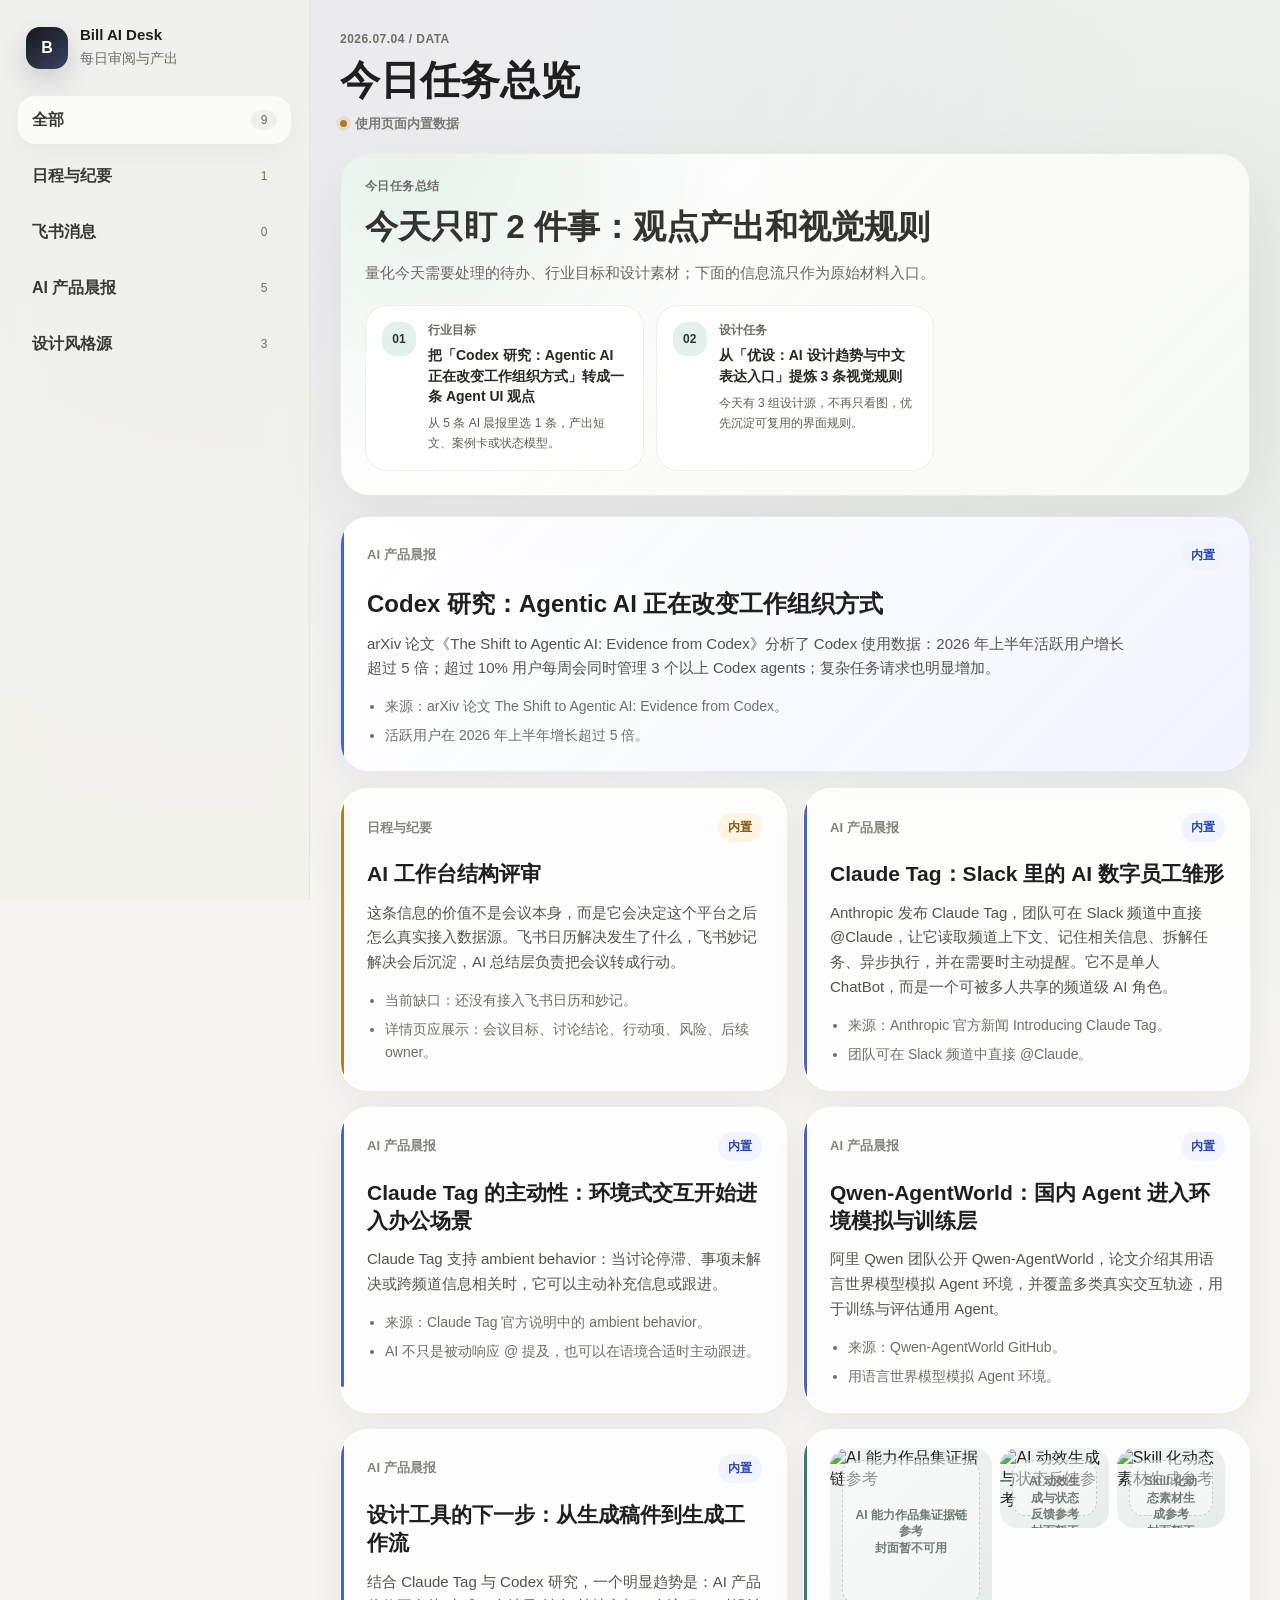
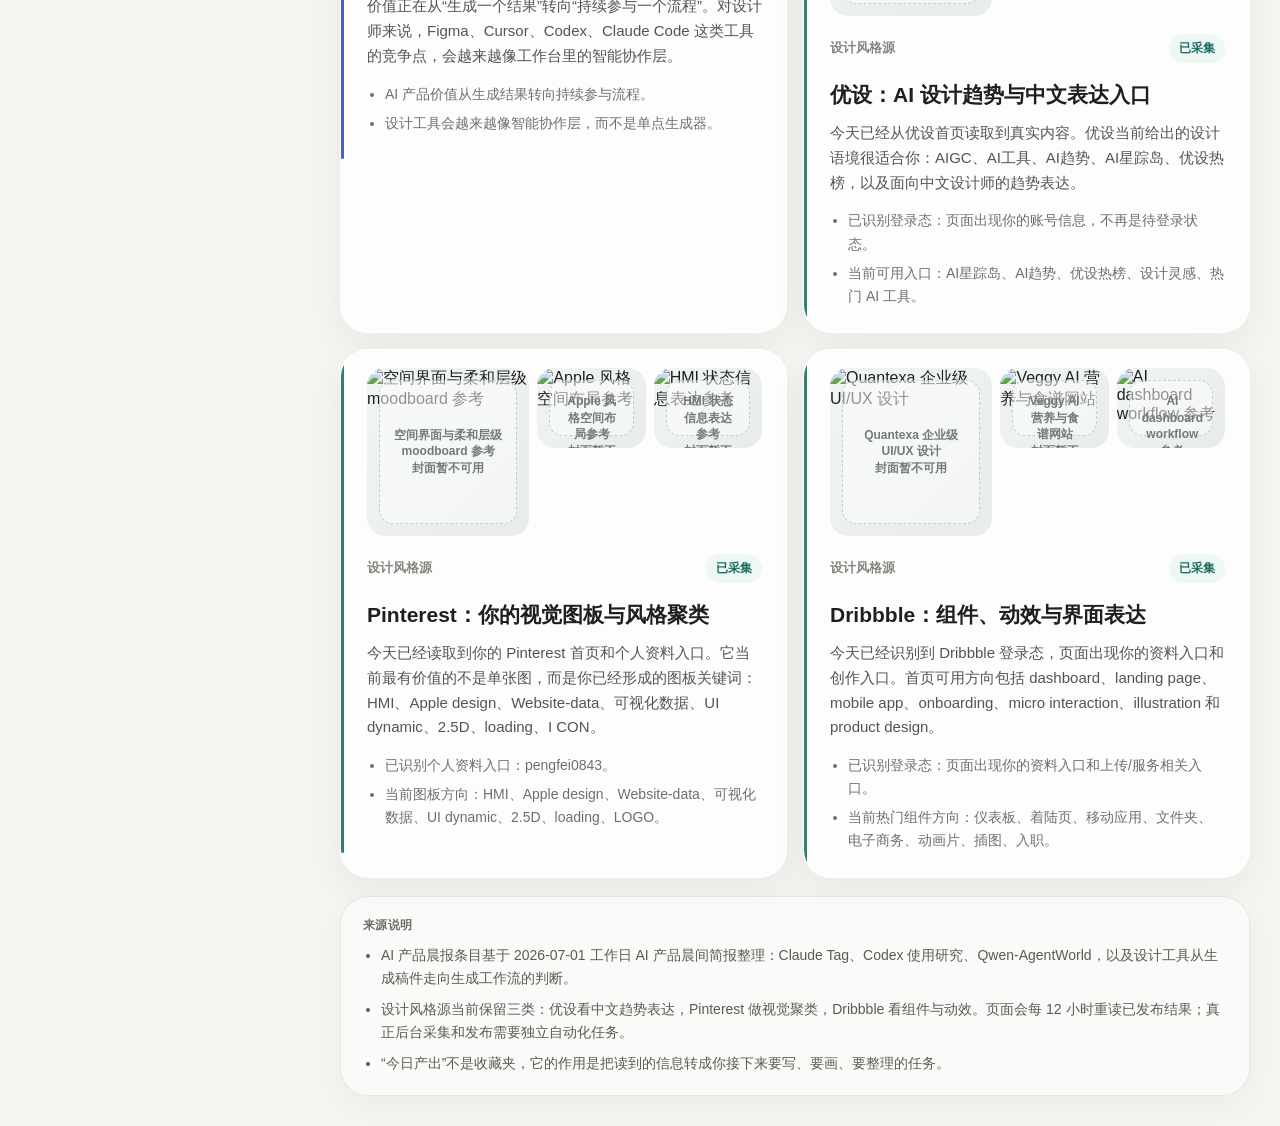
==== commit 22f256ca: "Update stylesheet and script versioning in HTML" ====
--- a/docs/bill-ai-presence/index.html
+++ b/docs/bill-ai-presence/index.html
@@ -4,7 +4,7 @@
     <meta charset="UTF-8" />
     <meta name="viewport" content="width=device-width, initial-scale=1.0" />
     <title>Bill AI Presence</title>
-    <link rel="stylesheet" href="styles.css?v=20260705-final-clean" />
+    <link rel="stylesheet" href="styles.css?v=20260705-embedded-gallery" />
   </head>
   <body>
     <main class="app">
@@ -279,6 +279,6 @@
         </div>
       </section>
     </div>
-    <script src="script.js?v=20260705-final-clean"></script>
+    <script src="script.js?v=20260705-embedded-gallery"></script>
   </body>
 </html>
--- a/docs/bill-ai-presence/styles.css
+++ b/docs/bill-ai-presence/styles.css
@@ -194,11 +194,6 @@
   background: rgba(225, 242, 236, 0.9);
 }
 
-.topic[data-topic="work"].is-active {
-  color: #97455d;
-  background: var(--rose-soft);
-}
-
 .topic span {
   font-weight: 650;
 }
@@ -232,11 +227,6 @@
 .topic[data-topic="message"].is-active em {
   color: #275f53;
   background: rgba(37, 136, 121, 0.13);
-}
-
-.topic[data-topic="work"].is-active em {
-  color: #97455d;
-  background: rgba(169, 86, 109, 0.13);
 }
 
 .source-box {
@@ -602,10 +592,6 @@
   background: var(--amber);
 }
 
-.feed-card[data-topic="work"] .open-detail::before {
-  background: var(--rose);
-}
-
 .card-images {
   display: grid;
   grid-template-columns: 1.35fr 0.9fr 0.9fr;
@@ -739,11 +725,6 @@
 .feed-card[data-topic="calendar"] .card-meta em {
   color: #885716;
   background: var(--amber-soft);
-}
-
-.feed-card[data-topic="work"] .card-meta em {
-  color: #97455d;
-  background: var(--rose-soft);
 }
 
 .feed-card h3 {
@@ -1287,54 +1268,62 @@
   background: #fff;
 }
 
-.source-frame-tip {
+.source-image-stage {
+  position: relative;
+  min-height: 0;
+  height: 100%;
+  display: grid;
+  place-items: center;
+  padding: 28px;
+  overflow: hidden;
+  background: #f4f4f1;
+}
+
+.source-image-stage[hidden] {
+  display: none;
+}
+
+.source-image-stage img {
+  width: min(100%, 960px);
+  max-height: calc(100% - 64px);
+  display: block;
+  object-fit: contain;
+  border-radius: 20px;
+  box-shadow: 0 18px 60px rgba(28, 28, 24, 0.12);
+}
+
+.source-open-card {
   position: absolute;
-  right: 18px;
-  bottom: 18px;
-  z-index: 2;
-  width: min(330px, calc(100% - 36px));
-  padding: 12px 14px;
+  left: 28px;
+  bottom: 28px;
+  width: min(340px, calc(100% - 56px));
+  padding: 13px 15px;
   border-radius: 18px;
-  color: rgba(31, 31, 28, 0.82);
-  background: rgba(255, 255, 255, 0.82);
+  background: rgba(255, 255, 255, 0.9);
   border: 1px solid rgba(231, 229, 224, 0.9);
   box-shadow: 0 14px 44px rgba(28, 28, 24, 0.12);
   backdrop-filter: blur(16px);
 }
 
-.source-frame-tip[hidden] {
+.source-open-card[hidden] {
   display: none;
 }
 
-.source-frame-tip strong {
+.source-open-card strong,
+.source-open-card span {
   display: block;
-  margin-bottom: 3px;
+}
+
+.source-open-card strong {
+  margin-bottom: 4px;
   color: #242421;
   font-size: 13px;
-  line-height: 1.35;
-}
-
-.source-frame-tip span {
-  display: block;
+}
+
+.source-open-card span {
   color: #666660;
   font-size: 12px;
   line-height: 1.55;
-}
-
-.source-image-stage {
-  position: relative;
-  min-height: 0;
-  overflow: hidden;
-  border-radius: 24px;
-  background: #ecebe6;
-  border: 1px solid rgba(231, 229, 224, 0.94);
-}
-
-.source-image-stage img {
-  width: 100%;
-  height: 100%;
-  display: block;
-  object-fit: contain;
 }
 
 .source-insight section {
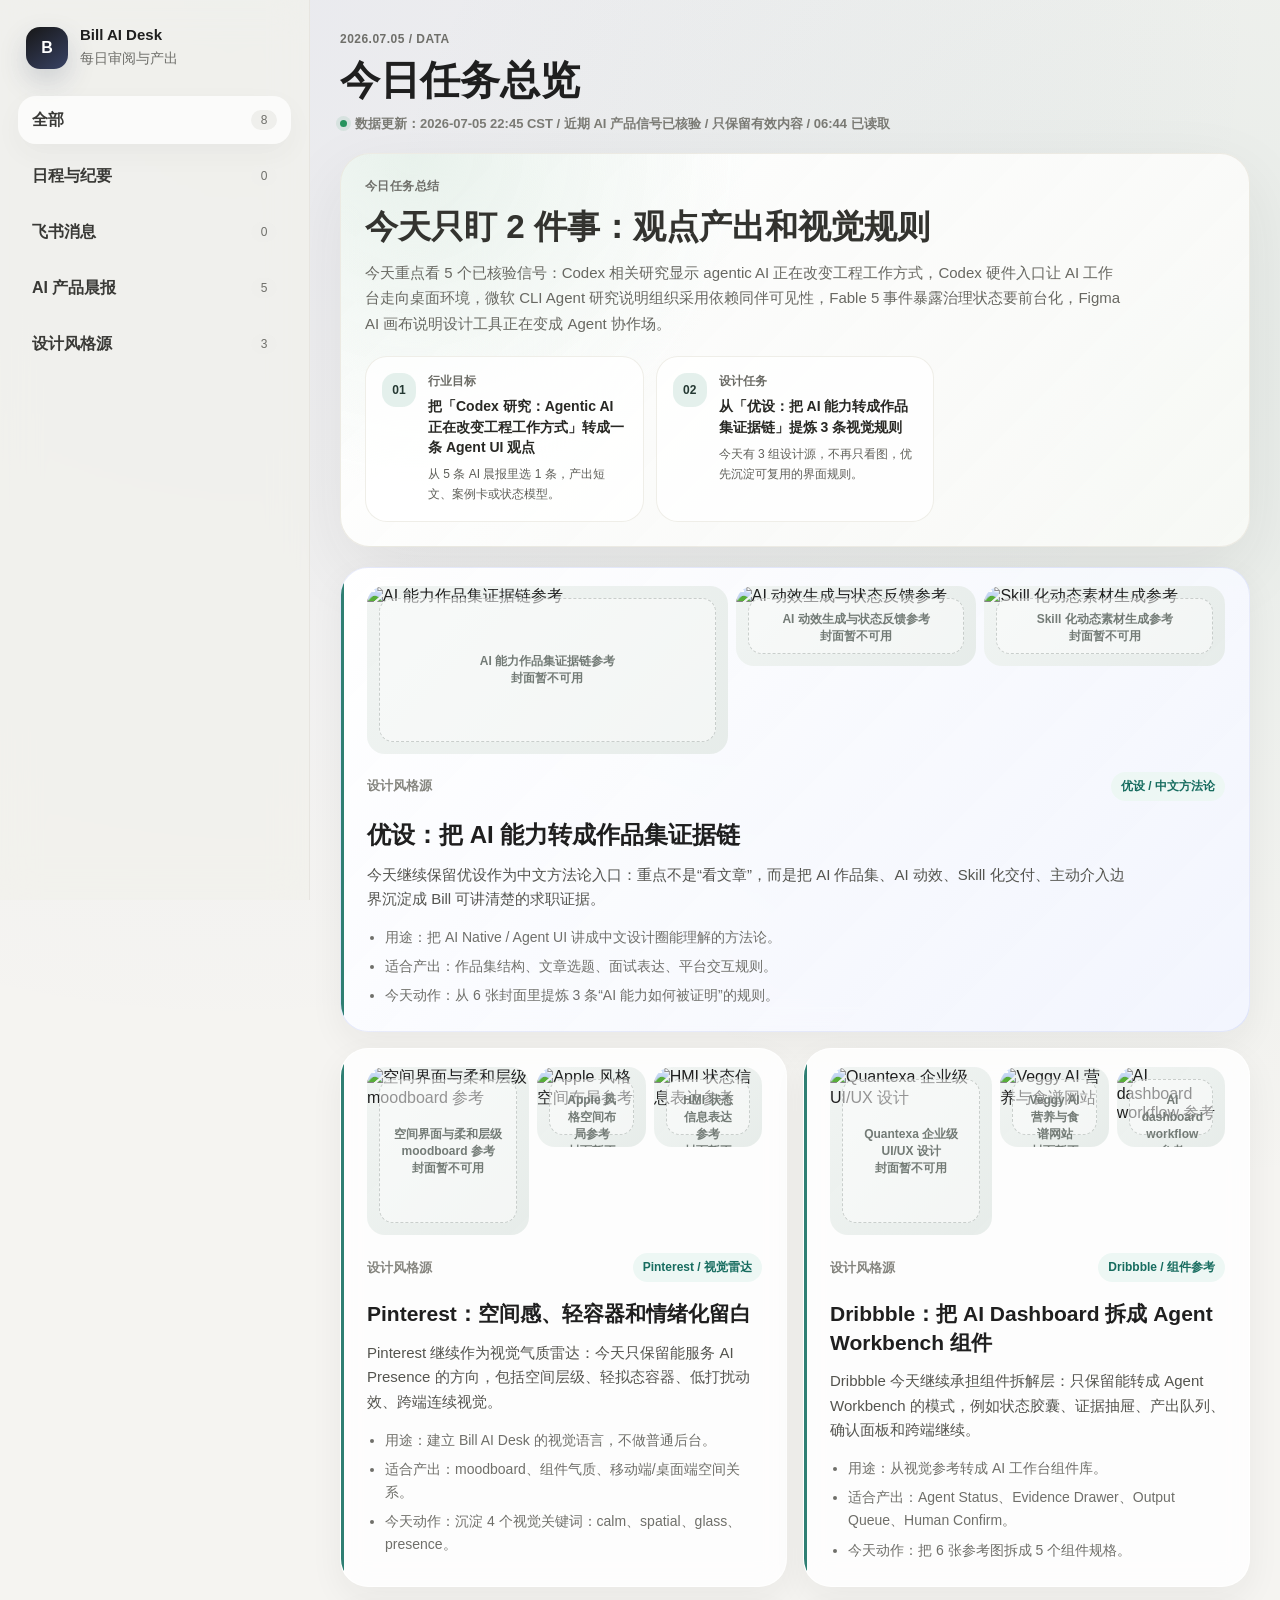
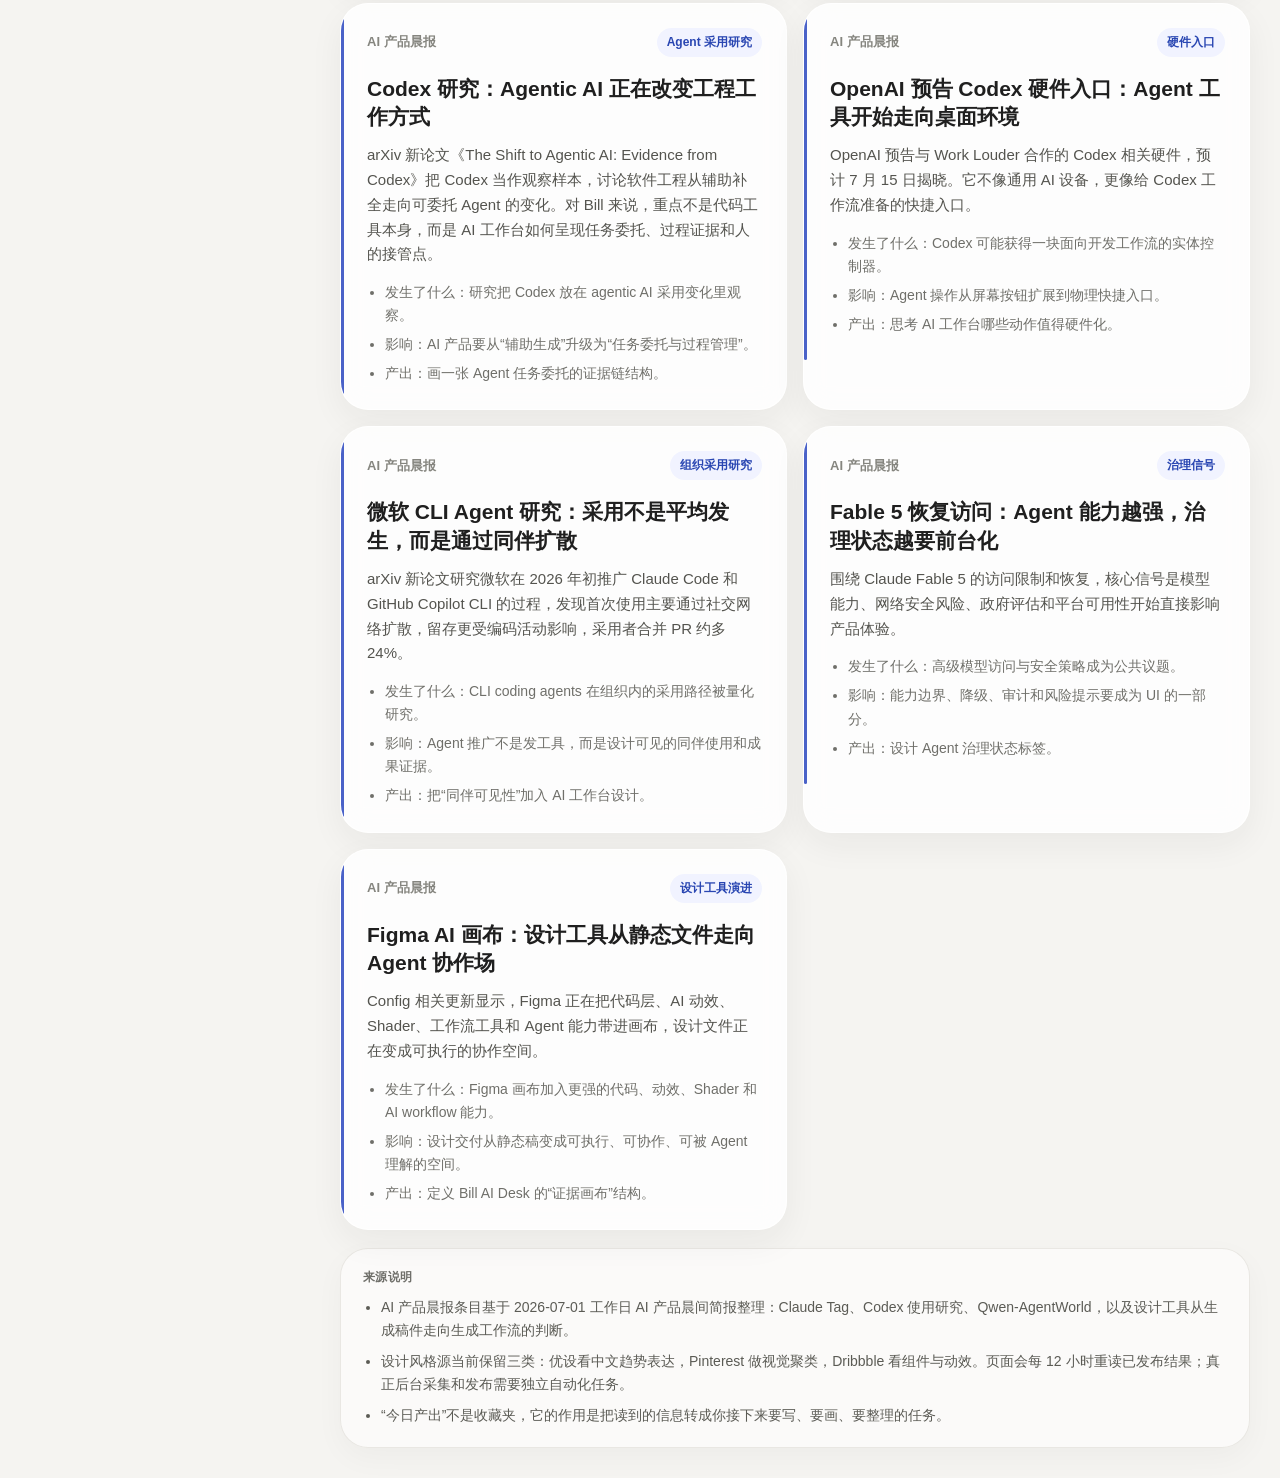
==== commit fb0e046d: "Optimize Bill AI Presence cover layout: index.html" ====
--- a/docs/bill-ai-presence/index.html
+++ b/docs/bill-ai-presence/index.html
@@ -4,7 +4,7 @@
     <meta charset="UTF-8" />
     <meta name="viewport" content="width=device-width, initial-scale=1.0" />
     <title>Bill AI Presence</title>
-    <link rel="stylesheet" href="styles.css?v=20260705-embedded-gallery" />
+    <link rel="stylesheet" href="styles.css?v=20260705-cover-fit" />
   </head>
   <body>
     <main class="app">
@@ -217,10 +217,6 @@
                 <li>Role：不同 Agent 应该承担不同职责，而不是一个万能助手。</li>
                 <li>Governance：权限、审批、记忆、追责会成为体验设计的一部分。</li>
               </ul>
-              <div class="detail-gallery" id="detailGallery" aria-label="设计图片参考"></div>
-
-              <hr />
-
               <h2>对 AI × 设计的影响</h2>
               <p id="detailImpact">AUI 的核心不再只是对话框，而是 AI 存在于组织空间里的协作形态。</p>
 
@@ -233,6 +229,8 @@
 
               <h2>可以怎么转成你的产出</h2>
               <p id="detailOutput">写一篇 800 字设计观察，标题可以是《AI 数字员工不是聊天机器人，而是组织里的新角色》。结构按 Presence / Role / Governance 展开，最后补一张你自己的 Agent UI 信息架构草图。</p>
+
+              <div class="detail-gallery" id="detailGallery" aria-label="设计图片参考"></div>
 
               <div class="action-card">
                 <div>
@@ -279,6 +277,6 @@
         </div>
       </section>
     </div>
-    <script src="script.js?v=20260705-embedded-gallery"></script>
+    <script src="script.js?v=20260705-direct-detail"></script>
   </body>
 </html>
--- a/docs/bill-ai-presence/styles.css
+++ b/docs/bill-ai-presence/styles.css
@@ -974,14 +974,43 @@
 }
 
 .detail-gallery {
-  display: grid;
-  grid-template-columns: repeat(3, minmax(0, 1fr));
-  gap: 12px;
-  margin-top: 22px;
+  display: block;
+  margin: 30px 0 26px;
+  padding: 22px;
+  border: 1px solid rgba(231, 229, 224, 0.88);
+  border-radius: 24px;
+  background: rgba(248, 248, 246, 0.72);
 }
 
 .detail-gallery.is-empty {
   display: none;
+}
+
+.detail-gallery-header {
+  display: flex;
+  align-items: baseline;
+  justify-content: space-between;
+  gap: 16px;
+  margin-bottom: 16px;
+}
+
+.detail-gallery-header span {
+  color: #252520;
+  font-size: 15px;
+  font-weight: 760;
+}
+
+.detail-gallery-header em {
+  color: #8a8a82;
+  font-size: 12px;
+  font-style: normal;
+  font-weight: 680;
+}
+
+.detail-gallery-grid {
+  display: grid;
+  grid-template-columns: repeat(3, minmax(0, 1fr));
+  gap: 14px;
 }
 
 .gallery-item {
@@ -1020,7 +1049,7 @@
 
 .gallery-item img {
   width: 100%;
-  aspect-ratio: 4 / 3;
+  aspect-ratio: 16 / 10;
   display: block;
   object-fit: cover;
   background: #ecebe6;
@@ -1583,7 +1612,7 @@
     width: 100%;
   }
 
-  .detail-gallery {
+  .detail-gallery-grid {
     grid-template-columns: repeat(2, minmax(0, 1fr));
   }
 
@@ -1682,6 +1711,16 @@
   }
 
   .detail-gallery {
+    padding: 14px;
+  }
+
+  .detail-gallery-header {
+    align-items: flex-start;
+    flex-direction: column;
+    gap: 4px;
+  }
+
+  .detail-gallery-grid {
     grid-template-columns: 1fr;
   }
 
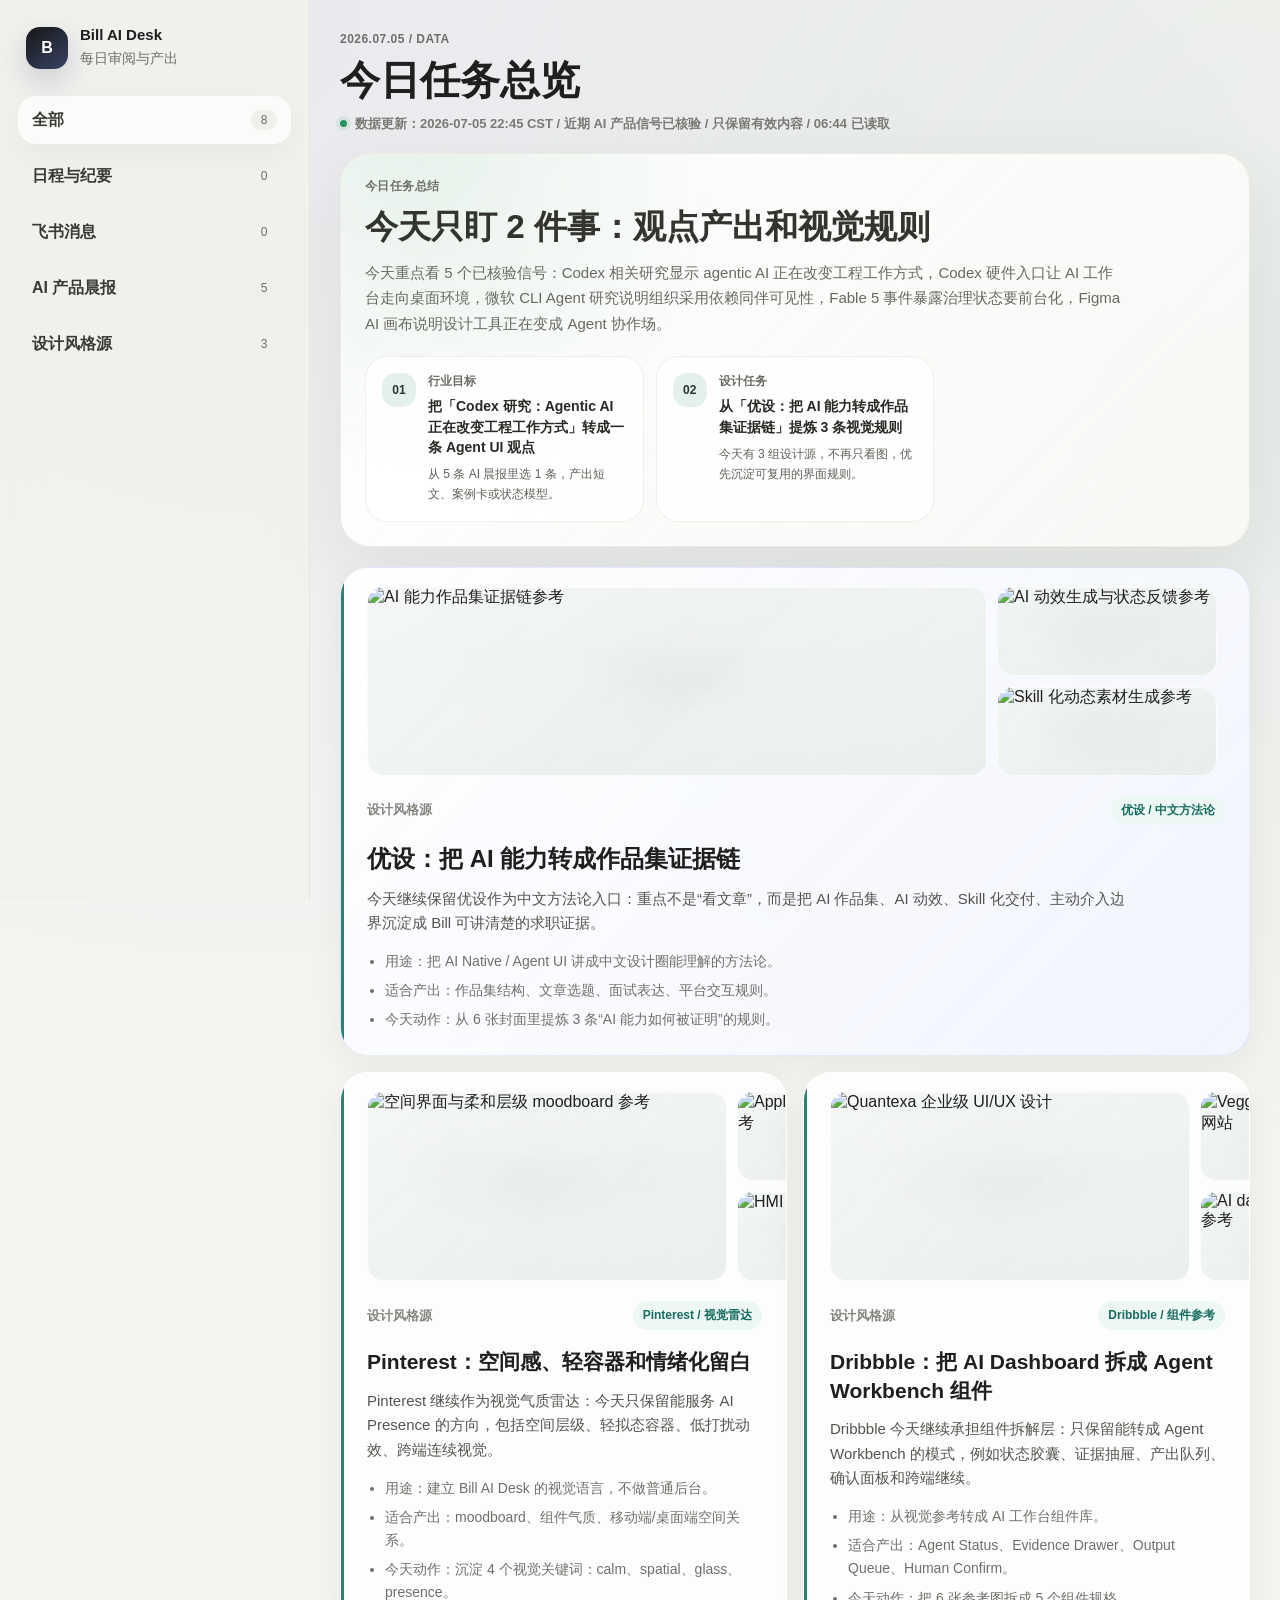
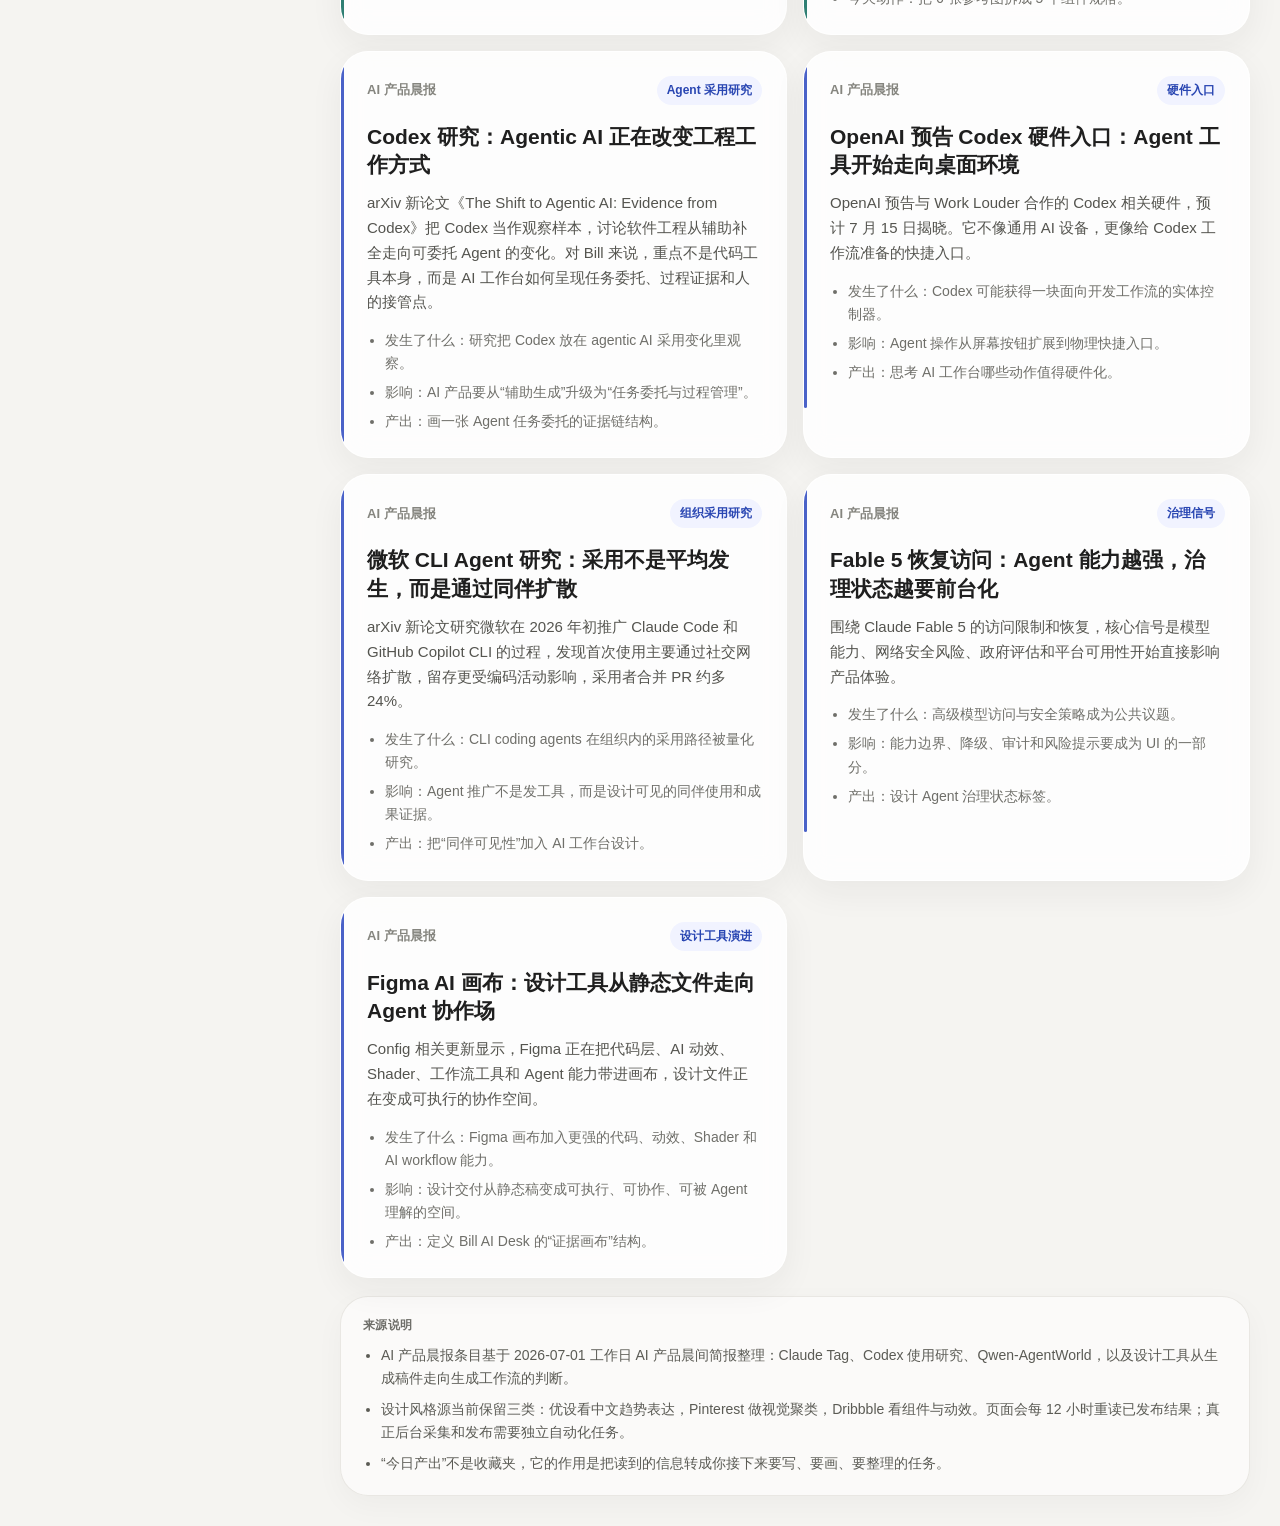
==== commit c8bfb704: "Bump Bill AI Presence cover asset versions" ====
--- a/docs/bill-ai-presence/index.html
+++ b/docs/bill-ai-presence/index.html
@@ -277,6 +277,6 @@
         </div>
       </section>
     </div>
-    <script src="script.js?v=20260705-direct-detail"></script>
+    <script src="script.js?v=20260705-cover-fit"></script>
   </body>
 </html>
--- a/docs/bill-ai-presence/styles.css
+++ b/docs/bill-ai-presence/styles.css
@@ -594,10 +594,17 @@
 
 .card-images {
   display: grid;
-  grid-template-columns: 1.35fr 0.9fr 0.9fr;
-  gap: 8px;
-  height: 168px;
-  margin: -6px 0 18px;
+  grid-template-columns: minmax(360px, 1fr) clamp(180px, 24%, 260px);
+  grid-template-rows: repeat(2, minmax(0, 1fr));
+  gap: 10px;
+  width: min(100%, 860px);
+  height: 190px;
+  margin: -6px 0 20px;
+}
+
+.feed-card.primary .card-images {
+  grid-template-columns: minmax(0, 620px) 220px;
+  width: min(100%, 850px);
 }
 
 .card-images figure {
@@ -605,25 +612,69 @@
   min-width: 0;
   margin: 0;
   overflow: hidden;
-  border-radius: 18px;
-  background: #ecebe6;
+  border: 1px solid rgba(255, 255, 255, 0.72);
+  border-radius: 16px;
+  background:
+    radial-gradient(circle at 20% 18%, rgba(255, 255, 255, 0.74), transparent 34%),
+    linear-gradient(135deg, rgba(239, 245, 242, 0.9), rgba(232, 235, 245, 0.78));
+  box-shadow: inset 0 1px 0 rgba(255, 255, 255, 0.72);
 }
 
 .card-images figure:first-child {
-  grid-row: span 2;
+  grid-column: 1;
+  grid-row: 1 / -1;
   height: 100%;
 }
 
 .card-images figure:not(:first-child) {
-  height: 80px;
+  grid-column: 2;
+  height: 100%;
+}
+
+.card-images figure:nth-child(2) {
+  grid-row: 1;
+}
+
+.card-images figure:nth-child(3) {
+  grid-row: 2;
 }
 
 .card-images img {
   width: 100%;
   height: 100%;
   display: block;
-  object-fit: cover;
+  object-fit: contain;
   transition: transform 260ms ease, filter 260ms ease;
+}
+
+.card-images figure::before,
+.gallery-item button::before {
+  content: "";
+  position: absolute;
+  inset: 0;
+  background-image: var(--cover-src);
+  background-size: cover;
+  background-position: center;
+  filter: blur(18px) saturate(1.08);
+  opacity: 0.22;
+  transform: scale(1.12);
+}
+
+.card-images figure::after,
+.gallery-item button::after {
+  content: "";
+  position: absolute;
+  inset: 0;
+  background:
+    linear-gradient(180deg, rgba(255, 255, 255, 0.16), transparent 42%),
+    linear-gradient(90deg, rgba(255, 255, 255, 0.08), transparent 34%, rgba(255, 255, 255, 0.1));
+  pointer-events: none;
+}
+
+.card-images img,
+.gallery-item img {
+  position: relative;
+  z-index: 1;
 }
 
 .card-images figure.is-image-failed,
@@ -676,11 +727,11 @@
 }
 
 .feed-card.has-images:hover .card-images img {
-  transform: scale(1.025);
+  transform: scale(1.018);
 }
 
 .feed-card.has-images .open-detail {
-  min-height: 360px;
+  min-height: 350px;
 }
 
 .card-meta {
@@ -1051,8 +1102,10 @@
   width: 100%;
   aspect-ratio: 16 / 10;
   display: block;
-  object-fit: cover;
-  background: #ecebe6;
+  object-fit: contain;
+  background:
+    radial-gradient(circle at 20% 18%, rgba(255, 255, 255, 0.74), transparent 34%),
+    linear-gradient(135deg, rgba(239, 245, 242, 0.9), rgba(232, 235, 245, 0.78));
   transition: transform 220ms ease;
 }
 
@@ -1698,16 +1751,20 @@
 
   .card-images {
     grid-template-columns: 1fr 1fr;
+    grid-template-rows: auto auto;
+    width: 100%;
     height: auto;
   }
 
   .card-images figure:first-child {
     grid-column: 1 / -1;
-    height: 180px;
+    grid-row: auto;
+    height: 168px;
   }
 
   .card-images figure:not(:first-child) {
-    height: 120px;
+    grid-column: auto;
+    height: 112px;
   }
 
   .detail-gallery {
